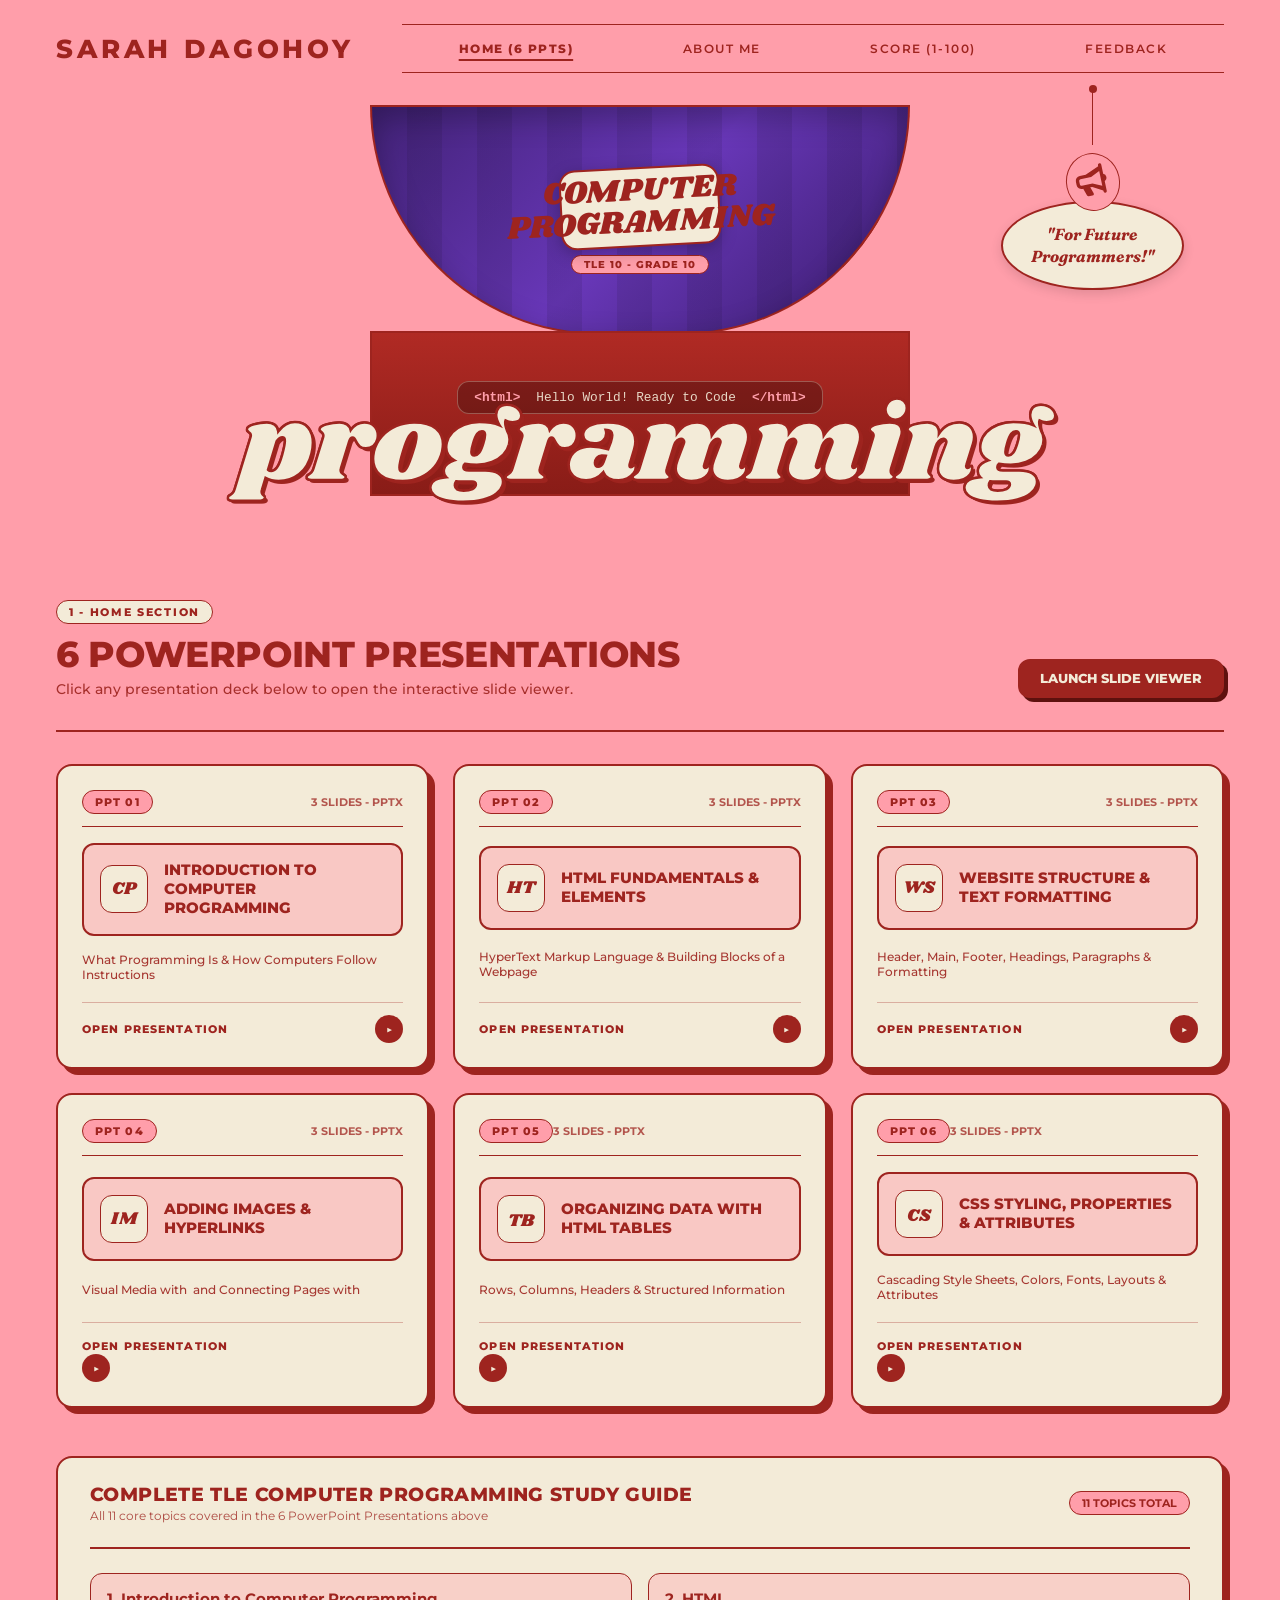
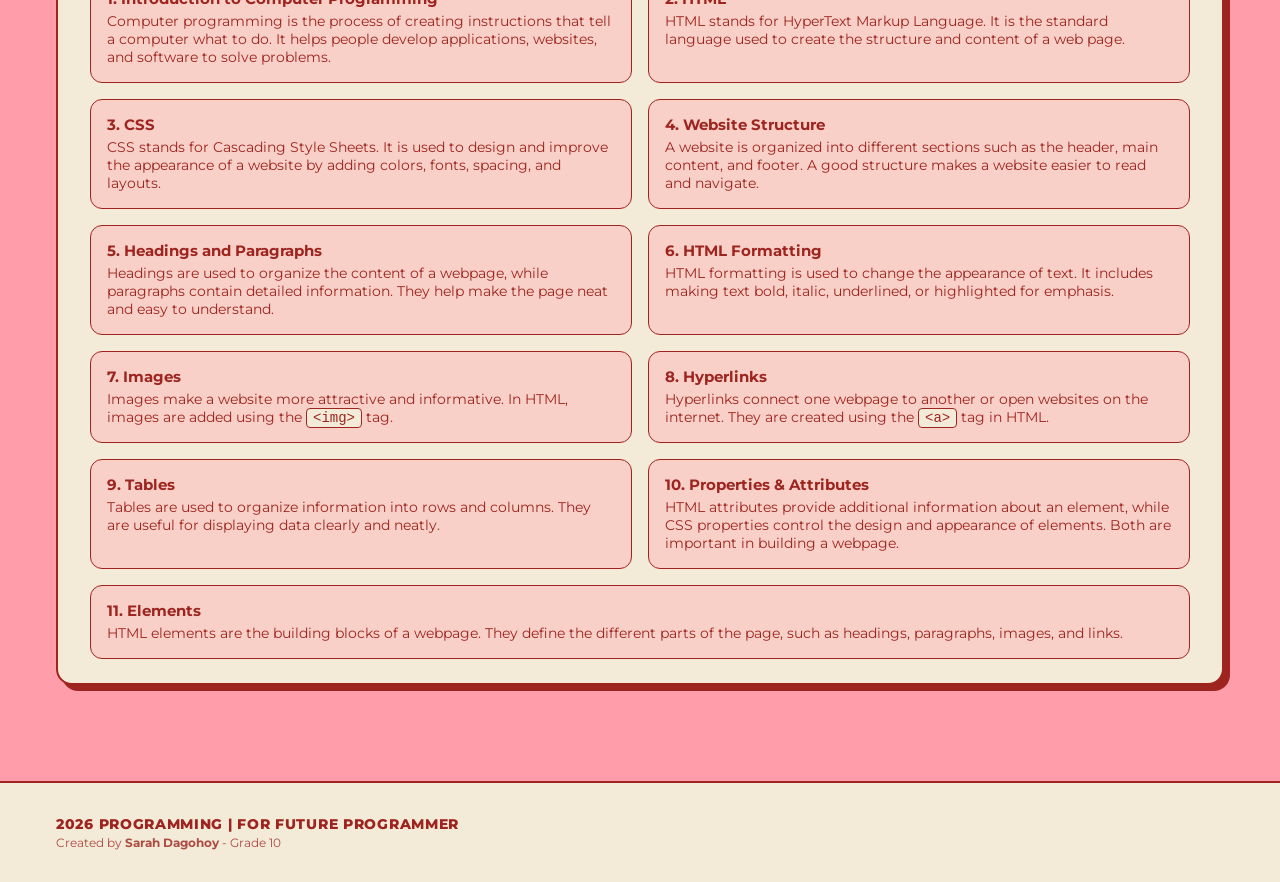
==== index.html @ e460e2d3 "RESIZED WIDTH HEADER" ====
<!DOCTYPE html>
<html lang="en">
<head>
    <meta charset="UTF-8">
    <meta name="viewport" content="width=device-width, initial-scale=1.0">
    <title>TLE Computer Programming | Sarah Dagohoy</title>
    <link rel="preconnect" href="https://fonts.googleapis.com">
    <link rel="preconnect" href="https://fonts.gstatic.com" crossorigin>
    <link href="https://fonts.googleapis.com/css2?family=Fraunces:ital,opsz,wght@1,9..144,800;1,9..144,900&family=Montserrat:wght@500;600;700;800&family=Shrikhand&display=swap" rel="stylesheet">
    <link rel="stylesheet" href="css/style.css">
</head>
<body>

    <!-- ================= HEADER ================= -->
    <header>
        <div class="header-inner">
            <a href="index.html" class="site-brand">Sarah Dagohoy</a>
            <nav class="site-nav editorial-border-y">
                <a href="index.html" class="nav-link active">Home (6 PPTs)</a>
                <a href="pages/about.html" class="nav-link">About Me</a>
                <a href="pages/score.html" class="nav-link">Score (1-100)</a>
                <a href="pages/feedback.html" class="nav-link">Feedback</a>
            </nav>
        </div>
    </header>

    <!-- ================= HERO BANNER ================= -->
    <section class="hero-banner">
        <div class="hero-inner">

            <!-- Geometric Split Cutout Illustration -->
            <div class="cutout-stage">
                <!-- Upper Half-Circle -->
                <div class="upper-semicircle" style="display:flex;flex-direction:column;align-items:center;justify-content:center;padding:16px;">
                    <div style="position:absolute;inset:0;opacity:0.25;background:repeating-linear-gradient(90deg,transparent,transparent 35px,rgba(0,0,0,0.35) 35px,rgba(0,0,0,0.35) 70px);"></div>
                    <div style="position:relative;z-index:10;display:flex;flex-direction:column;align-items:center;text-align:center;">
                        <div style="width:160px;height:80px;border-radius:16px;background-color:#f3ebd8;border:2px solid #9e241f;box-shadow:0 4px 16px rgba(0,0,0,0.25);display:flex;align-items:center;justify-content:center;margin-bottom:8px;transform:rotate(-3deg);">
                            <span style="font-family:'Shrikhand',cursive;font-size:2rem;color:#9e241f;line-height:1;">COMPUTER PROGRAMMING</span>
                        </div>
                        <span style="padding:2px 12px;border-radius:999px;background-color:#ff9eaa;color:#9e241f;border:1px solid #9e241f;font-size:0.65rem;font-weight:800;letter-spacing:0.1em;text-transform:uppercase;">
                            TLE 10 - Grade 10
                        </span>
                    </div>
                </div>
                <!-- Lower Rectangular Cutout -->
                <div class="lower-rect-cutout" style="display:flex;align-items:center;justify-content:center;padding:0 24px;">
                    <div style="display:flex;align-items:center;gap:16px;color:rgba(243,235,216,0.9);font-family:'Courier New',monospace;font-size:0.8rem;background-color:rgba(0,0,0,0.25);padding:8px 16px;border-radius:12px;border:1px solid rgba(243,235,216,0.3);margin-top:-32px;">
                        <span style="color:#ff9eaa;font-weight:700;">&lt;html&gt;</span>
                        <span>Hello World! Ready to Code</span>
                        <span style="color:#ff9eaa;font-weight:700;">&lt;/html&gt;</span>
                    </div>
                </div>
            </div>

            <!-- Callout Bubble -->
            <div class="callout-block">
                <div class="callout-line"><div class="callout-dot"></div></div>
                <div class="megaphone-wrap">
                    <svg style="width:40px;height:40px;color:#9e241f;" viewBox="0 0 24 24" fill="currentColor">
                        <path d="M18 3a1 1 0 0 0-1 1v.58L8.6 8H5a3 3 0 0 0-3 3v2a3 3 0 0 0 3 3h.4l1.45 4.32A1 1 0 0 0 7.8 21h2.2a1 1 0 0 0 .95-1.31L9.72 16H11l6 3.42V20a1 1 0 0 0 2 0V4a1 1 0 0 0-1-1zm-1 13.52L11.52 14H5a1 1 0 0 1-1-1v-2a1 1 0 0 1 1-1h6.52L17 7.48v9.04zM20.5 12a2.5 2.5 0 0 0-1.5-2.3v4.6a2.5 2.5 0 0 0 1.5-2.3z"/>
                    </svg>
                </div>
                <div class="callout-bubble">
                    <p class="callout-text serif-quote">"For Future<br>Programmers!"</p>
                </div>
            </div>

            <!-- Oversized Script Wordmark -->
            <div class="wordmark-wrap">
                <span class="lunilae-script wordmark">programming</span>
            </div>

        </div>
    </section>

    <!-- ================= HOME: 6 PPT CARDS ================= -->
    <section class="home-section">
        <div class="section-header-row">
            <div>
                <span class="section-badge">1 - Home Section</span>
                <h2 class="section-h2">6 PowerPoint Presentations</h2>
                <p class="section-sub">Click any presentation deck below to open the interactive slide viewer.</p>
            </div>
            <div>
                <button onclick="openSlideDeck(0)" class="retro-btn" style="padding:10px 20px;border-radius:12px;font-size:0.8rem;">
                    Launch Slide Viewer
                </button>
            </div>
        </div>

        <!-- PPT Cards dynamically rendered -->
        <div id="ppt-cards-grid" class="ppt-grid"></div>

        <!-- Study Guide -->
        <div class="study-guide-card">
            <div class="study-guide-header">
                <div>
                    <h3 class="study-guide-h3">Complete TLE Computer Programming Study Guide</h3>
                    <p class="study-guide-sub">All 11 core topics covered in the 6 PowerPoint Presentations above</p>
                </div>
                <span class="topics-badge">11 Topics Total</span>
            </div>

            <ul class="topics-grid" style="list-style:none;">
                <li class="topic-item">
                    <strong class="topic-name">1. Introduction to Computer Programming</strong>
                    Computer programming is the process of creating instructions that tell a computer what to do. It helps people develop applications, websites, and software to solve problems.
                </li>
                <li class="topic-item">
                    <strong class="topic-name">2. HTML</strong>
                    HTML stands for HyperText Markup Language. It is the standard language used to create the structure and content of a web page.
                </li>
                <li class="topic-item">
                    <strong class="topic-name">3. CSS</strong>
                    CSS stands for Cascading Style Sheets. It is used to design and improve the appearance of a website by adding colors, fonts, spacing, and layouts.
                </li>
                <li class="topic-item">
                    <strong class="topic-name">4. Website Structure</strong>
                    A website is organized into different sections such as the header, main content, and footer. A good structure makes a website easier to read and navigate.
                </li>
                <li class="topic-item">
                    <strong class="topic-name">5. Headings and Paragraphs</strong>
                    Headings are used to organize the content of a webpage, while paragraphs contain detailed information. They help make the page neat and easy to understand.
                </li>
                <li class="topic-item">
                    <strong class="topic-name">6. HTML Formatting</strong>
                    HTML formatting is used to change the appearance of text. It includes making text bold, italic, underlined, or highlighted for emphasis.
                </li>
                <li class="topic-item">
                    <strong class="topic-name">7. Images</strong>
                    Images make a website more attractive and informative. In HTML, images are added using the <code style="background:#f3ebd8;padding:1px 6px;border-radius:4px;border:1px solid #9e241f;font-family:monospace;">&lt;img&gt;</code> tag.
                </li>
                <li class="topic-item">
                    <strong class="topic-name">8. Hyperlinks</strong>
                    Hyperlinks connect one webpage to another or open websites on the internet. They are created using the <code style="background:#f3ebd8;padding:1px 6px;border-radius:4px;border:1px solid #9e241f;font-family:monospace;">&lt;a&gt;</code> tag in HTML.
                </li>
                <li class="topic-item">
                    <strong class="topic-name">9. Tables</strong>
                    Tables are used to organize information into rows and columns. They are useful for displaying data clearly and neatly.
                </li>
                <li class="topic-item">
                    <strong class="topic-name">10. Properties &amp; Attributes</strong>
                    HTML attributes provide additional information about an element, while CSS properties control the design and appearance of elements. Both are important in building a webpage.
                </li>
                <li class="topic-item span-2">
                    <strong class="topic-name">11. Elements</strong>
                    HTML elements are the building blocks of a webpage. They define the different parts of the page, such as headings, paragraphs, images, and links.
                </li>
            </ul>
        </div>
    </section>

    <!-- ================= FOOTER ================= -->
    <footer>
        <div class="footer-inner">
            <div>
                <p class="footer-title">2026 Programming | For Future Programmer</p>
                <p class="footer-sub">Created by <strong>Sarah Dagohoy</strong> - Grade 10</p>
            </div>
        </div>
    </footer>

    <!-- ================= SLIDE MODAL ================= -->
    <div id="ppt-modal" class="modal-overlay">
        <div class="modal-box">
            <div class="modal-topbar">
                <span id="ppt-modal-deck-title" class="modal-title">PPT 1: Introduction to Computer Programming</span>
                <button onclick="closeSlideDeck()" class="modal-close-btn">Close</button>
            </div>
            <div class="modal-stage">
                <div class="slide-ribbon">
                    <span id="ppt-slide-badge" class="slide-badge">Slide 1 of 3</span>
                    <span class="slide-author">TLE 10 - Sarah Dagohoy</span>
                </div>
                <div class="slide-main">
                    <h3 id="ppt-slide-heading" class="slide-heading">Slide Heading</h3>
                    <div id="ppt-slide-bullets" class="slide-bullets"></div>
                    <pre id="ppt-slide-code-box" class="slide-code-box"></pre>
                </div>
                <div class="slide-footer">
                    <div class="slide-nav-btns">
                        <button onclick="prevSlide()" class="slide-prev-btn">Prev Slide</button>
                        <button onclick="nextSlide()" class="slide-next-btn">Next Slide</button>
                    </div>
                    <div class="deck-switcher">
                        <span class="deck-label">Deck:</span>
                        <button onclick="openSlideDeck(0)" class="deck-dot" id="deck-dot-0">1</button>
                        <button onclick="openSlideDeck(1)" class="deck-dot" id="deck-dot-1">2</button>
                        <button onclick="openSlideDeck(2)" class="deck-dot" id="deck-dot-2">3</button>
                        <button onclick="openSlideDeck(3)" class="deck-dot" id="deck-dot-3">4</button>
                        <button onclick="openSlideDeck(4)" class="deck-dot" id="deck-dot-4">5</button>
                        <button onclick="openSlideDeck(5)" class="deck-dot" id="deck-dot-5">6</button>
                    </div>
                </div>
            </div>
        </div>
    </div>

    <!-- ================= SCRIPTS ================= -->
    <script src="js/slides.js"></script>
    <script>renderPptCards(); initSlideModal();</script>

</body>
</html>
---- css/style.css ----
/* =============================================
   style.css
   TLE Computer Programming - Sarah Dagohoy
   Retro Editorial Theme (Pink / Cream / Crimson)
   ============================================= */

@import url('https://fonts.googleapis.com/css2?family=Fraunces:ital,opsz,wght@1,9..144,800;1,9..144,900&family=Montserrat:wght@500;600;700;800&family=Shrikhand&display=swap');

/* ---- CSS Variables ---- */
:root {
    --pink-bg:     #ff9eaa;
    --cream-bg:    #f3ebd8;
    --crimson:     #9e241f;
    --crimson-dark:#7d1915;
}

/* ---- Reset & Base ---- */
*, *::before, *::after {
    box-sizing: border-box;
    margin: 0;
    padding: 0;
}

html {
    scroll-behavior: smooth;
}

body {
    background-color: var(--pink-bg);
    color: var(--crimson);
    font-family: 'Montserrat', sans-serif;
    overflow-x: hidden;
    min-height: 100vh;
    display: flex;
    flex-direction: column;
}

/* ---- Scrollbar ---- */
::-webkit-scrollbar { width: 8px; }
::-webkit-scrollbar-track { background: var(--cream-bg); }
::-webkit-scrollbar-thumb { background: var(--crimson); border-radius: 4px; }

/* ---- Editorial Borders ---- */
.editorial-border-y {
    border-top: 1.5px solid var(--crimson);
    border-bottom: 1.5px solid var(--crimson);
}

.editorial-border {
    border: 1.5px solid var(--crimson);
}

/* ---- Oversized Script Title ("programming") ---- */
.lunilae-script {
    font-family: 'Shrikhand', cursive;
    color: var(--cream-bg);
    -webkit-text-stroke: 2.5px var(--crimson);
    text-shadow:
        3px 3px 0px var(--crimson),
        -1px -1px 0px var(--crimson),
        1px -1px 0px var(--crimson),
        -1px 1px 0px var(--crimson);
    line-height: 0.88;
    letter-spacing: -0.02em;
}

/* ---- Serif Quote Font ---- */
.serif-quote {
    font-family: 'Fraunces', serif;
    font-style: italic;
}

/* ---- Geometric Cutout Illustration ---- */
.cutout-stage {
    position: relative;
    width: 100%;
    max-width: 540px;
    margin: 0 auto;
}

.upper-semicircle {
    width: 100%;
    height: 230px;
    background: linear-gradient(135deg, #422277 0%, #6837b8 50%, #381b69 100%);
    border-bottom-left-radius: 260px;
    border-bottom-right-radius: 260px;
    overflow: hidden;
    position: relative;
    border: 2px solid var(--crimson);
    box-shadow: inset 0 10px 30px rgba(0,0,0,0.25);
}

.lower-rect-cutout {
    width: 100%;
    height: 165px;
    background: linear-gradient(180deg, #b02a24 0%, #891c17 100%);
    margin-top: -4px;
    position: relative;
    overflow: hidden;
    border: 2px solid var(--crimson);
}

/* ---- Retro Card ---- */
.retro-card {
    background-color: var(--cream-bg);
    border: 2px solid var(--crimson);
    box-shadow: 6px 6px 0px var(--crimson);
    transition: all 0.2s ease;
}

.retro-card:hover {
    transform: translate(-2px, -2px);
    box-shadow: 9px 9px 0px var(--crimson);
}

/* ---- Retro Buttons ---- */
.retro-btn {
    background-color: var(--crimson);
    color: var(--cream-bg);
    border: 2px solid var(--crimson);
    box-shadow: 4px 4px 0px #5e110e;
    cursor: pointer;
    font-family: 'Montserrat', sans-serif;
    font-weight: 800;
    text-transform: uppercase;
    transition: all 0.15s ease;
}

.retro-btn:hover {
    transform: translate(-1px, -1px);
    box-shadow: 6px 6px 0px #5e110e;
}

.retro-btn:active {
    transform: translate(2px, 2px);
    box-shadow: 1px 1px 0px #5e110e;
}

.retro-btn-outline {
    background-color: var(--cream-bg);
    color: var(--crimson);
    border: 2px solid var(--crimson);
    box-shadow: 4px 4px 0px var(--crimson);
    cursor: pointer;
    font-family: 'Montserrat', sans-serif;
    font-weight: 800;
    text-transform: uppercase;
    transition: all 0.15s ease;
}

.retro-btn-outline:hover {
    background-color: #ffe8ec;
    transform: translate(-1px, -1px);
    box-shadow: 6px 6px 0px var(--crimson);
}

/* ---- Range Slider ---- */
input[type=range] {
    -webkit-appearance: none;
    appearance: none;
    width: 100%;
    background: transparent;
}

input[type=range]::-webkit-slider-runnable-track {
    width: 100%;
    height: 14px;
    cursor: pointer;
    background: var(--pink-bg);
    border-radius: 999px;
    border: 2px solid var(--crimson);
}

input[type=range]::-webkit-slider-thumb {
    height: 28px;
    width: 28px;
    border-radius: 50%;
    background: var(--crimson);
    border: 3px solid var(--cream-bg);
    cursor: pointer;
    -webkit-appearance: none;
    margin-top: -9px;
    box-shadow: 2px 2px 0px rgba(0,0,0,0.3);
}

/* ---- Nav Active State ---- */
.nav-link.active {
    font-weight: 800;
    text-decoration: underline;
    text-underline-offset: 6px;
    text-decoration-thickness: 2px;
}

/* ---- Header ---- */
header {
    padding: 24px 56px 8px;
    max-width: 1280px;
    margin: 0 auto;
    width: 100%;
}

.header-inner {
    display: flex;
    flex-direction: column;
    align-items: center;
    justify-content: space-between;
    gap: 16px;
}

@media (min-width: 768px) {
    .header-inner {
        flex-direction: row;
    }
}

.site-brand {
    font-size: 1.6rem;
    font-weight: 800;
    letter-spacing: 0.15em;
    text-transform: uppercase;
    color: var(--crimson);
    text-decoration: none;
}

.site-brand:hover {
    opacity: 0.8;
}

.site-nav {
    display: flex;
    flex-wrap: wrap;
    align-items: center;
    justify-content: space-around;
    gap: 12px;
    flex: 1;
    margin-left: 32px;
    padding: 12px 8px;
    font-size: 0.78rem;
    letter-spacing: 0.12em;
    text-transform: uppercase;
    font-weight: 600;
}

.site-nav a,
.site-nav button.nav-link {
    background: none;
    border: none;
    color: var(--crimson);
    text-decoration: none;
    font-family: 'Montserrat', sans-serif;
    font-size: 0.78rem;
    font-weight: 600;
    letter-spacing: 0.12em;
    text-transform: uppercase;
    cursor: pointer;
    padding: 4px 8px;
    transition: opacity 0.2s;
}

.site-nav a:hover,
.site-nav button.nav-link:hover {
    opacity: 0.75;
}

/* ---- Hero Banner ---- */
.hero-banner {
    position: relative;
    padding: 24px 16px 56px;
    max-width: 1152px;
    margin: 0 auto;
    width: 100%;
    user-select: none;
}

.hero-inner {
    position: relative;
    display: flex;
    flex-direction: column;
    align-items: center;
    justify-content: center;
}

/* ---- Megaphone Callout ---- */
.callout-block {
    display: flex;
    flex-direction: column;
    align-items: center;
    margin-top: 24px;
    z-index: 20;
}

@media (min-width: 768px) {
    .callout-block {
        position: absolute;
        right: 16px;
        top: 48px;
        margin-top: 0;
    }
}

.callout-line {
    display: none;
    width: 1.5px;
    height: 56px;
    background-color: var(--crimson);
    margin-top: -64px;
    margin-bottom: 8px;
    position: relative;
}

@media (min-width: 768px) {
    .callout-line { display: block; }
}

.callout-dot {
    width: 8px;
    height: 8px;
    border-radius: 50%;
    background-color: var(--crimson);
    position: absolute;
    top: -4px;
    left: -3px;
}

.megaphone-wrap {
    transform: rotate(-12deg);
    margin-bottom: -10px;
    z-index: 10;
    background-color: var(--pink-bg);
    padding: 6px;
    border-radius: 50%;
    border: 1px solid var(--crimson);
}

.callout-bubble {
    background-color: var(--cream-bg);
    border: 2px solid var(--crimson);
    border-radius: 50%;
    padding: 20px 28px;
    text-align: center;
    box-shadow: 0 4px 12px rgba(0,0,0,0.12);
    max-width: 230px;
}

.callout-text {
    font-family: 'Fraunces', serif;
    font-style: italic;
    font-size: 1rem;
    line-height: 1.4;
    color: var(--crimson);
    font-weight: 700;
}

/* ---- Wordmark ---- */
.wordmark-wrap {
    position: relative;
    z-index: 10;
    margin-top: -64px;
    text-align: center;
    width: 100%;
    padding: 0 8px;
}

@media (min-width: 640px) {
    .wordmark-wrap { margin-top: -96px; }
}

.wordmark {
    font-size: clamp(3rem, 12vw, 6.8rem);
    display: block;
}

/* ---- Section Badge & Header ---- */
.section-badge {
    display: inline-block;
    font-size: 0.7rem;
    font-weight: 800;
    text-transform: uppercase;
    letter-spacing: 0.15em;
    background-color: var(--cream-bg);
    border: 1px solid var(--crimson);
    border-radius: 999px;
    padding: 4px 12px;
}

/* ---- Home Section ---- */
.home-section {
    padding: 48px 56px;
    max-width: 1280px;
    margin: 0 auto;
    width: 100%;
}

.section-header-row {
    display: flex;
    flex-direction: column;
    gap: 16px;
    padding-bottom: 32px;
    margin-bottom: 32px;
    border-bottom: 2px solid var(--crimson);
}

@media (min-width: 768px) {
    .section-header-row {
        flex-direction: row;
        align-items: flex-end;
        justify-content: space-between;
    }
}

.section-h2 {
    font-size: clamp(1.5rem, 4vw, 2.25rem);
    font-weight: 800;
    text-transform: uppercase;
    letter-spacing: -0.01em;
    margin-top: 8px;
}

.section-sub {
    font-size: 0.875rem;
    font-weight: 500;
    opacity: 0.9;
    margin-top: 4px;
}

/* ---- PPT Cards Grid ---- */
.ppt-grid {
    display: grid;
    grid-template-columns: 1fr;
    gap: 24px;
}

@media (min-width: 768px) {
    .ppt-grid { grid-template-columns: 1fr 1fr; }
}

@media (min-width: 1024px) {
    .ppt-grid { grid-template-columns: 1fr 1fr 1fr; }
}

.ppt-card {
    background-color: var(--cream-bg);
    border: 2px solid var(--crimson);
    box-shadow: 6px 6px 0px var(--crimson);
    border-radius: 16px;
    padding: 24px;
    cursor: pointer;
    display: flex;
    flex-direction: column;
    justify-content: space-between;
    transition: all 0.2s ease;
}

.ppt-card:hover {
    transform: translate(-2px, -2px);
    box-shadow: 9px 9px 0px var(--crimson);
}

.ppt-card-top {
    display: flex;
    align-items: center;
    justify-content: space-between;
    padding-bottom: 12px;
    margin-bottom: 16px;
    border-bottom: 1px solid var(--crimson);
}

.ppt-number-badge {
    display: inline-block;
    background-color: var(--pink-bg);
    border: 1px solid var(--crimson);
    border-radius: 999px;
    padding: 4px 12px;
    font-size: 0.7rem;
    font-weight: 800;
    text-transform: uppercase;
    letter-spacing: 0.1em;
}

.ppt-slides-label {
    font-size: 0.7rem;
    font-weight: 700;
    text-transform: uppercase;
    opacity: 0.75;
}

.ppt-preview-box {
    display: flex;
    align-items: center;
    gap: 16px;
    background-color: rgba(255, 158, 170, 0.45);
    border: 2px solid var(--crimson);
    border-radius: 12px;
    padding: 16px;
    margin-bottom: 16px;
    transition: background-color 0.2s;
}

.ppt-card:hover .ppt-preview-box {
    background-color: var(--pink-bg);
}

.ppt-icon-box {
    width: 48px;
    height: 48px;
    border-radius: 12px;
    background-color: var(--cream-bg);
    border: 1px solid var(--crimson);
    display: flex;
    align-items: center;
    justify-content: center;
    font-size: 1.4rem;
    flex-shrink: 0;
}

.ppt-card-title {
    font-weight: 800;
    text-transform: uppercase;
    font-size: 0.92rem;
    line-height: 1.3;
}

.ppt-card-subtitle {
    font-size: 0.78rem;
    font-weight: 500;
    opacity: 0.9;
    margin-bottom: 20px;
}

.ppt-card-footer {
    display: flex;
    align-items: center;
    justify-content: space-between;
    padding-top: 12px;
    border-top: 1px solid rgba(158, 36, 31, 0.3);
}

.ppt-open-label {
    font-size: 0.7rem;
    font-weight: 800;
    text-transform: uppercase;
    letter-spacing: 0.1em;
}

.ppt-card:hover .ppt-open-label {
    text-decoration: underline;
}

.ppt-play-btn {
    width: 28px;
    height: 28px;
    border-radius: 50%;
    background-color: var(--crimson);
    color: var(--cream-bg);
    display: flex;
    align-items: center;
    justify-content: center;
    font-size: 0.7rem;
    font-weight: 700;
}

/* ---- Study Guide ---- */
.study-guide-card {
    margin-top: 48px;
    background-color: var(--cream-bg);
    border: 2px solid var(--crimson);
    box-shadow: 6px 6px 0px var(--crimson);
    border-radius: 16px;
    padding: 24px 32px;
}

.study-guide-header {
    display: flex;
    flex-direction: column;
    gap: 8px;
    padding-bottom: 24px;
    margin-bottom: 24px;
    border-bottom: 2px solid var(--crimson);
}

@media (min-width: 640px) {
    .study-guide-header {
        flex-direction: row;
        align-items: center;
        justify-content: space-between;
    }
}

.study-guide-h3 {
    font-size: 1.2rem;
    font-weight: 800;
    text-transform: uppercase;
    letter-spacing: 0.02em;
}

.study-guide-sub {
    font-size: 0.75rem;
    opacity: 0.8;
    margin-top: 2px;
}

.topics-badge {
    display: inline-block;
    font-size: 0.7rem;
    font-weight: 700;
    text-transform: uppercase;
    padding: 4px 12px;
    border-radius: 999px;
    background-color: var(--pink-bg);
    border: 1px solid var(--crimson);
    white-space: nowrap;
}

.topics-grid {
    display: grid;
    grid-template-columns: 1fr;
    gap: 16px;
    font-size: 0.875rem;
}

@media (min-width: 768px) {
    .topics-grid { grid-template-columns: 1fr 1fr; }
}

.topic-item {
    padding: 16px;
    border-radius: 12px;
    background-color: rgba(255, 158, 170, 0.35);
    border: 1px solid var(--crimson);
}

.topic-name {
    font-size: 0.93rem;
    font-weight: 700;
    display: block;
    margin-bottom: 4px;
}

.topic-item.span-2 {
    grid-column: 1 / -1;
}

/* ---- About Section (cream bg) ---- */
.about-section {
    background-color: var(--cream-bg);
    border-top: 2px solid var(--crimson);
    border-bottom: 2px solid var(--crimson);
    padding: 56px 56px;
}

.about-inner {
    max-width: 1280px;
    margin: 0 auto;
}

.about-grid {
    display: grid;
    grid-template-columns: 1fr;
    gap: 32px;
    align-items: start;
}

@media (min-width: 1024px) {
    .about-grid { grid-template-columns: 4fr 8fr; }
}

.about-left-label {
    font-size: 0.7rem;
    font-weight: 800;
    text-transform: uppercase;
    letter-spacing: 0.15em;
    background-color: var(--pink-bg);
    border: 1px solid var(--crimson);
    border-radius: 999px;
    padding: 4px 12px;
    display: inline-block;
}

.about-left-h2 {
    font-size: clamp(1.5rem, 4vw, 2.25rem);
    font-weight: 800;
    text-transform: uppercase;
    letter-spacing: 0.06em;
    margin-top: 12px;
}

.about-left-sub {
    font-size: 0.7rem;
    text-transform: uppercase;
    letter-spacing: 0.15em;
    opacity: 0.75;
    margin-top: 8px;
}

.about-headline {
    font-size: clamp(1.2rem, 3vw, 2rem);
    font-weight: 800;
    text-transform: uppercase;
    letter-spacing: 0.04em;
    line-height: 1.25;
    margin-bottom: 24px;
}

.profile-card {
    background-color: var(--pink-bg);
    border: 2px solid var(--crimson);
    border-radius: 16px;
    padding: 24px 32px;
    box-shadow: 6px 6px 0px var(--crimson);
}

.profile-card-inner {
    display: flex;
    flex-direction: column;
    align-items: center;
    gap: 24px;
}

@media (min-width: 640px) {
    .profile-card-inner {
        flex-direction: row;
        align-items: flex-start;
    }
}

.avatar-circle {
    width: 112px;
    height: 112px;
    border-radius: 50%;
    background-color: var(--cream-bg);
    border: 2px solid var(--crimson);
    display: flex;
    flex-direction: column;
    align-items: center;
    justify-content: center;
    flex-shrink: 0;
    box-shadow: 0 4px 12px rgba(0,0,0,0.15);
    font-size: 0.6rem;
    font-weight: 800;
    text-transform: uppercase;
    letter-spacing: -0.03em;
    gap: 4px;
}

.avatar-initials {
    font-family: 'Shrikhand', cursive;
    font-size: 1.8rem;
    color: var(--crimson);
    line-height: 1;
}

.avatar-grade {
    font-size: 0.55rem;
    font-weight: 800;
    text-transform: uppercase;
    letter-spacing: -0.02em;
}

.profile-fields {
    flex: 1;
    display: flex;
    flex-direction: column;
    gap: 16px;
    width: 100%;
    text-align: center;
}

@media (min-width: 640px) {
    .profile-fields { text-align: left; }
}

.profile-field {
    background-color: var(--cream-bg);
    padding: 16px;
    border-radius: 12px;
    border: 1px solid var(--crimson);
}

.field-label {
    font-size: 0.65rem;
    font-weight: 700;
    text-transform: uppercase;
    letter-spacing: 0.15em;
    opacity: 0.7;
    display: block;
    margin-bottom: 4px;
}

.field-value {
    font-size: 1rem;
    font-weight: 800;
}

.fields-row {
    display: grid;
    grid-template-columns: 1fr;
    gap: 16px;
}

@media (min-width: 640px) {
    .fields-row { grid-template-columns: 1fr 1fr; }
}

/* ---- Score Section ---- */
.score-section {
    padding: 56px;
    max-width: 1152px;
    margin: 0 auto;
    width: 100%;
}

.score-card {
    background-color: var(--cream-bg);
    border: 2px solid var(--crimson);
    box-shadow: 6px 6px 0px var(--crimson);
    border-radius: 16px;
    padding: 24px 40px;
}

.score-top {
    display: flex;
    flex-direction: column;
    gap: 16px;
    padding-bottom: 24px;
    margin-bottom: 24px;
    border-bottom: 2px solid var(--crimson);
}

@media (min-width: 640px) {
    .score-top {
        flex-direction: row;
        align-items: center;
        justify-content: space-between;
    }
}

.score-range-pill {
    background-color: var(--pink-bg);
    border: 2px solid var(--crimson);
    border-radius: 12px;
    padding: 8px 16px;
    text-align: center;
    white-space: nowrap;
}

.score-body {
    display: grid;
    grid-template-columns: 1fr;
    gap: 32px;
    align-items: center;
}

@media (min-width: 768px) {
    .score-body { grid-template-columns: 7fr 5fr; }
}

.score-controls {
    display: flex;
    flex-direction: column;
    gap: 24px;
}

.score-label {
    display: block;
    font-size: 0.78rem;
    font-weight: 800;
    text-transform: uppercase;
    letter-spacing: 0.1em;
    margin-bottom: 8px;
}

.score-input-row {
    display: flex;
    align-items: center;
    gap: 16px;
}

.score-number-input {
    flex: 1;
    padding: 12px 16px;
    font-size: 1.2rem;
    font-weight: 800;
    border-radius: 12px;
    background-color: white;
    border: 2px solid var(--crimson);
    color: var(--crimson);
    font-family: 'Montserrat', sans-serif;
    outline: none;
}

.score-number-input:focus {
    box-shadow: 0 0 0 3px rgba(158, 36, 31, 0.2);
}

.slider-labels {
    display: flex;
    justify-content: space-between;
    font-size: 0.7rem;
    font-weight: 700;
    text-transform: uppercase;
    margin-bottom: 8px;
}

.quick-picks {
    display: flex;
    flex-wrap: wrap;
    align-items: center;
    gap: 8px;
    padding-top: 4px;
}

.quick-pick-label {
    font-size: 0.7rem;
    font-weight: 700;
    text-transform: uppercase;
    margin-right: 4px;
}

.quick-pick-btn {
    background-color: var(--pink-bg);
    border: 1px solid var(--crimson);
    border-radius: 8px;
    color: var(--crimson);
    font-size: 0.7rem;
    font-weight: 700;
    padding: 4px 12px;
    cursor: pointer;
    font-family: 'Montserrat', sans-serif;
    transition: all 0.15s;
}

.quick-pick-btn:hover {
    background-color: var(--crimson);
    color: var(--cream-bg);
}

.score-display {
    display: flex;
    flex-direction: column;
    align-items: center;
    justify-content: center;
    background-color: var(--pink-bg);
    border: 2px solid var(--crimson);
    border-radius: 16px;
    padding: 24px;
    text-align: center;
    box-shadow: inset 0 2px 12px rgba(0,0,0,0.07);
}

.score-current-label {
    font-size: 0.7rem;
    font-weight: 800;
    text-transform: uppercase;
    letter-spacing: 0.15em;
}

.score-big-num {
    font-size: 4.5rem;
    font-weight: 900;
    line-height: 1;
    margin: 8px 0 4px;
}

.score-denom {
    font-size: 1.5rem;
    font-weight: 700;
    opacity: 0.8;
}

.score-remark-badge {
    display: inline-block;
    background-color: var(--cream-bg);
    border: 1px solid var(--crimson);
    border-radius: 999px;
    padding: 4px 16px;
    font-size: 0.7rem;
    font-weight: 800;
    text-transform: uppercase;
    letter-spacing: 0.06em;
    margin-top: 8px;
}

.score-saved-toast {
    display: none;
    margin-top: 12px;
    background-color: var(--crimson);
    color: var(--cream-bg);
    border-radius: 8px;
    padding: 4px 12px;
    font-size: 0.7rem;
    font-weight: 700;
}

/* ---- Feedback Section ---- */
.feedback-section {
    padding: 48px 56px;
    max-width: 1152px;
    margin: 0 auto;
    width: 100%;
}

.feedback-card {
    background-color: var(--cream-bg);
    border: 2px solid var(--crimson);
    box-shadow: 6px 6px 0px var(--crimson);
    border-radius: 16px;
    padding: 24px 40px;
}

.feedback-top {
    display: flex;
    flex-direction: column;
    gap: 16px;
    padding-bottom: 24px;
    margin-bottom: 24px;
    border-bottom: 2px solid var(--crimson);
}

@media (min-width: 640px) {
    .feedback-top {
        flex-direction: row;
        align-items: center;
        justify-content: space-between;
    }
}

.storage-badge {
    font-size: 0.7rem;
    font-weight: 700;
    text-transform: uppercase;
    padding: 6px 12px;
    border-radius: 999px;
    background-color: var(--pink-bg);
    border: 1px solid var(--crimson);
    white-space: nowrap;
    align-self: flex-start;
}

.feedback-form {
    display: flex;
    flex-direction: column;
    gap: 16px;
}

.form-row-2 {
    display: grid;
    grid-template-columns: 1fr;
    gap: 16px;
}

@media (min-width: 640px) {
    .form-row-2 { grid-template-columns: 2fr 1fr; }
}

.form-label {
    display: block;
    font-size: 0.7rem;
    font-weight: 800;
    text-transform: uppercase;
    letter-spacing: 0.1em;
    margin-bottom: 4px;
}

.form-input,
.form-textarea {
    width: 100%;
    padding: 12px 16px;
    border-radius: 12px;
    background-color: white;
    border: 2px solid var(--crimson);
    font-family: 'Montserrat', sans-serif;
    font-weight: 500;
    font-size: 0.9rem;
    color: var(--crimson);
    outline: none;
    transition: box-shadow 0.2s;
}

.form-input:focus,
.form-textarea:focus {
    box-shadow: 0 0 0 3px rgba(158, 36, 31, 0.2);
}

.form-textarea {
    resize: vertical;
    min-height: 100px;
}

.form-actions {
    display: flex;
    flex-wrap: wrap;
    align-items: center;
    justify-content: space-between;
    gap: 16px;
    padding-top: 8px;
}

.feedback-toast {
    display: none;
    font-size: 0.75rem;
    font-weight: 800;
    color: var(--crimson);
}

/* ---- Feedback List ---- */
.feedback-list-section {
    margin-top: 40px;
    padding-top: 24px;
    border-top: 2px solid var(--crimson);
}

.feedback-list-header {
    display: flex;
    align-items: center;
    justify-content: space-between;
    margin-bottom: 16px;
}

.feedback-list-title {
    font-size: 1rem;
    font-weight: 800;
    text-transform: uppercase;
    letter-spacing: 0.06em;
}

.feedback-list-sub {
    font-size: 0.7rem;
    font-weight: 600;
    opacity: 0.75;
}

.feedback-list-scroll {
    display: flex;
    flex-direction: column;
    gap: 12px;
    max-height: 384px;
    overflow-y: auto;
    padding-right: 4px;
}

.feedback-item {
    padding: 16px;
    border-radius: 12px;
    background-color: rgba(255, 158, 170, 0.35);
    border: 2px solid var(--crimson);
    display: flex;
    flex-direction: column;
    gap: 6px;
}

.feedback-item-top {
    display: flex;
    flex-wrap: wrap;
    align-items: center;
    justify-content: space-between;
    gap: 8px;
}

.feedback-item-name {
    font-weight: 800;
    font-size: 0.9rem;
}

.feedback-score-badge {
    background-color: var(--crimson);
    color: var(--cream-bg);
    border-radius: 999px;
    padding: 2px 10px;
    font-size: 0.7rem;
    font-weight: 800;
}

.feedback-item-date {
    font-size: 0.65rem;
    font-weight: 600;
    opacity: 0.75;
}

.feedback-item-msg {
    font-size: 0.875rem;
    font-weight: 500;
    line-height: 1.6;
}

/* ---- Slide Modal ---- */
.modal-overlay {
    position: fixed;
    inset: 0;
    z-index: 50;
    background-color: rgba(0,0,0,0.6);
    backdrop-filter: blur(4px);
    display: none;
    align-items: center;
    justify-content: center;
    padding: 12px;
}

@media (min-width: 640px) {
    .modal-overlay { padding: 24px; }
}

.modal-overlay.open {
    display: flex;
}

.modal-box {
    background-color: var(--cream-bg);
    border: 2px solid var(--crimson);
    box-shadow: 6px 6px 0px var(--crimson);
    border-radius: 16px;
    overflow: hidden;
    display: flex;
    flex-direction: column;
    width: 100%;
    max-width: 896px;
    max-height: 92vh;
}

.modal-topbar {
    background-color: var(--crimson);
    color: var(--cream-bg);
    padding: 14px 20px;
    display: flex;
    align-items: center;
    justify-content: space-between;
    flex-shrink: 0;
}

.modal-title {
    font-weight: 800;
    text-transform: uppercase;
    letter-spacing: 0.08em;
    font-size: 0.8rem;
}

@media (min-width: 640px) {
    .modal-title { font-size: 0.875rem; }
}

.modal-close-btn {
    background-color: var(--cream-bg);
    color: var(--crimson);
    border: none;
    border-radius: 8px;
    padding: 4px 12px;
    font-weight: 800;
    font-size: 0.7rem;
    text-transform: uppercase;
    cursor: pointer;
    font-family: 'Montserrat', sans-serif;
    transition: opacity 0.2s;
}

.modal-close-btn:hover { opacity: 0.85; }

.modal-stage {
    padding: 24px 40px;
    background-color: var(--cream-bg);
    flex: 1;
    overflow-y: auto;
    display: flex;
    flex-direction: column;
    justify-content: space-between;
    min-height: 340px;
    position: relative;
}

.slide-ribbon {
    display: flex;
    align-items: center;
    justify-content: space-between;
    border-bottom: 2px solid var(--crimson);
    padding-bottom: 12px;
    margin-bottom: 24px;
}

.slide-badge {
    display: inline-block;
    background-color: var(--pink-bg);
    border: 1px solid var(--crimson);
    border-radius: 999px;
    padding: 4px 12px;
    font-size: 0.7rem;
    font-weight: 800;
    text-transform: uppercase;
    letter-spacing: 0.1em;
}

.slide-author {
    font-size: 0.7rem;
    font-weight: 700;
    text-transform: uppercase;
    opacity: 0.7;
}

.slide-main {
    flex: 1;
    padding: 8px 0;
}

.slide-heading {
    font-size: clamp(1.3rem, 4vw, 2.25rem);
    font-weight: 800;
    text-transform: uppercase;
    letter-spacing: -0.01em;
    margin-bottom: 16px;
    color: var(--crimson);
}

.slide-bullets {
    display: flex;
    flex-direction: column;
    gap: 12px;
    font-size: 0.93rem;
    font-weight: 500;
    line-height: 1.6;
}

.slide-code-box {
    margin-top: 24px;
    padding: 16px;
    border-radius: 12px;
    background-color: #2b192e;
    color: #ff9eaa;
    font-family: 'Courier New', Courier, monospace;
    font-size: 0.78rem;
    overflow-x: auto;
    border: 2px solid var(--crimson);
    white-space: pre-wrap;
    word-break: break-word;
}

@media (min-width: 640px) {
    .slide-code-box { font-size: 0.875rem; }
}

.slide-footer {
    margin-top: 32px;
    padding-top: 16px;
    border-top: 1px solid rgba(158, 36, 31, 0.4);
    display: flex;
    flex-wrap: wrap;
    align-items: center;
    justify-content: space-between;
    gap: 16px;
}

.slide-nav-btns {
    display: flex;
    align-items: center;
    gap: 8px;
}

.slide-prev-btn {
    background-color: var(--cream-bg);
    color: var(--crimson);
    border: 2px solid var(--crimson);
    box-shadow: 4px 4px 0px var(--crimson);
    border-radius: 12px;
    padding: 8px 16px;
    font-family: 'Montserrat', sans-serif;
    font-size: 0.7rem;
    font-weight: 800;
    text-transform: uppercase;
    cursor: pointer;
    transition: all 0.15s;
}

.slide-prev-btn:hover {
    background-color: #ffe8ec;
    transform: translate(-1px, -1px);
    box-shadow: 6px 6px 0px var(--crimson);
}

.slide-next-btn {
    background-color: var(--crimson);
    color: var(--cream-bg);
    border: 2px solid var(--crimson);
    box-shadow: 4px 4px 0px #5e110e;
    border-radius: 12px;
    padding: 8px 20px;
    font-family: 'Montserrat', sans-serif;
    font-size: 0.7rem;
    font-weight: 800;
    text-transform: uppercase;
    cursor: pointer;
    transition: all 0.15s;
}

.slide-next-btn:hover {
    transform: translate(-1px, -1px);
    box-shadow: 6px 6px 0px #5e110e;
}

.deck-switcher {
    display: flex;
    align-items: center;
    gap: 6px;
}

.deck-label {
    font-size: 0.7rem;
    font-weight: 700;
    text-transform: uppercase;
    margin-right: 4px;
}

.deck-dot {
    width: 28px;
    height: 28px;
    border-radius: 8px;
    border: 1px solid var(--crimson);
    font-size: 0.7rem;
    font-weight: 700;
    cursor: pointer;
    font-family: 'Montserrat', sans-serif;
    transition: all 0.15s;
}

.deck-dot:hover {
    background-color: var(--crimson);
    color: var(--cream-bg);
}

.deck-dot.active {
    background-color: var(--crimson);
    color: var(--cream-bg);
    font-weight: 800;
}

/* ---- Footer ---- */
footer {
    background-color: var(--cream-bg);
    border-top: 2px solid var(--crimson);
    padding: 32px 56px;
    margin-top: 48px;
}

.footer-inner {
    max-width: 1280px;
    margin: 0 auto;
    display: flex;
    flex-direction: column;
    align-items: center;
    gap: 16px;
    text-align: center;
}

@media (min-width: 640px) {
    .footer-inner {
        flex-direction: row;
        justify-content: space-between;
        text-align: left;
    }
}

.footer-title {
    font-weight: 800;
    text-transform: uppercase;
    letter-spacing: 0.05em;
    font-size: 0.875rem;
}

.footer-sub {
    font-size: 0.75rem;
    opacity: 0.8;
    margin-top: 2px;
}

/* ---- Utility ---- */
.hidden { display: none !important; }

@media (max-width: 640px) {
    header, .home-section, .about-section,
    .score-section, .feedback-section, footer {
        padding-left: 20px;
        padding-right: 20px;
    }
    .score-card, .feedback-card, .study-guide-card {
        padding: 20px 18px;
    }
}
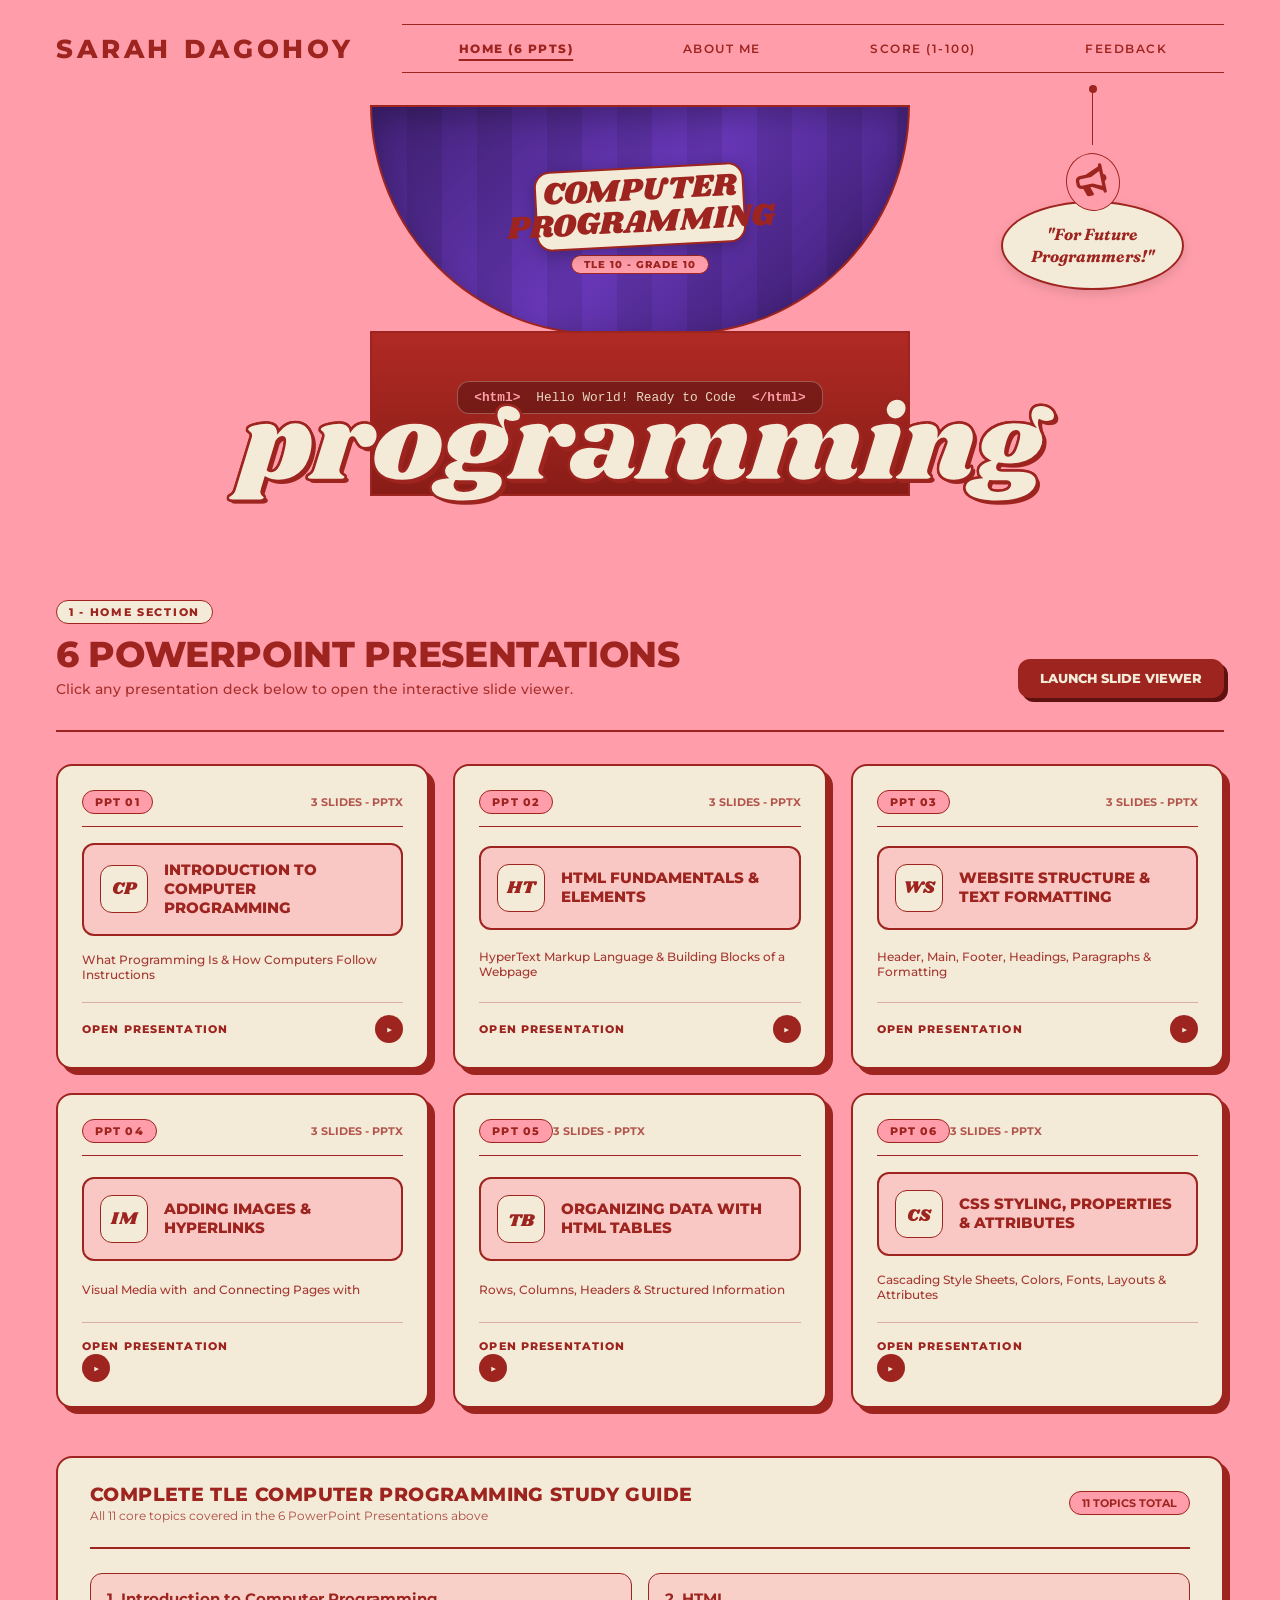
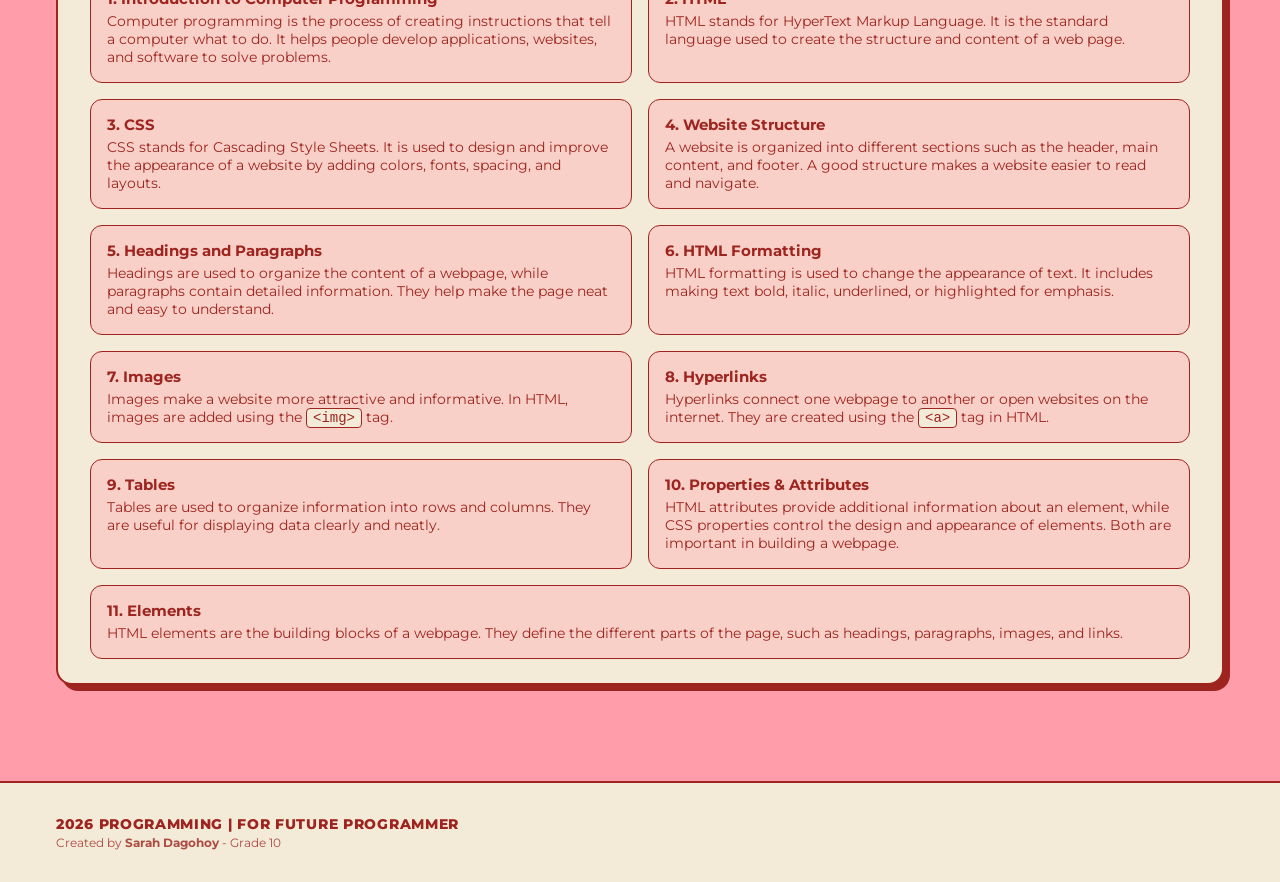
==== commit 91b0ba09: "Resize" ====
--- a/index.html
+++ b/index.html
@@ -34,7 +34,7 @@
                 <div class="upper-semicircle" style="display:flex;flex-direction:column;align-items:center;justify-content:center;padding:16px;">
                     <div style="position:absolute;inset:0;opacity:0.25;background:repeating-linear-gradient(90deg,transparent,transparent 35px,rgba(0,0,0,0.35) 35px,rgba(0,0,0,0.35) 70px);"></div>
                     <div style="position:relative;z-index:10;display:flex;flex-direction:column;align-items:center;text-align:center;">
-                        <div style="width:160px;height:80px;border-radius:16px;background-color:#f3ebd8;border:2px solid #9e241f;box-shadow:0 4px 16px rgba(0,0,0,0.25);display:flex;align-items:center;justify-content:center;margin-bottom:8px;transform:rotate(-3deg);">
+                        <div style="width:210px;height:80px;border-radius:16px;background-color:#f3ebd8;border:2px solid #9e241f;box-shadow:0 4px 16px rgba(0,0,0,0.25);display:flex;align-items:center;justify-content:center;margin-bottom:8px;transform:rotate(-3deg);">
                             <span style="font-family:'Shrikhand',cursive;font-size:2rem;color:#9e241f;line-height:1;">COMPUTER PROGRAMMING</span>
                         </div>
                         <span style="padding:2px 12px;border-radius:999px;background-color:#ff9eaa;color:#9e241f;border:1px solid #9e241f;font-size:0.65rem;font-weight:800;letter-spacing:0.1em;text-transform:uppercase;">
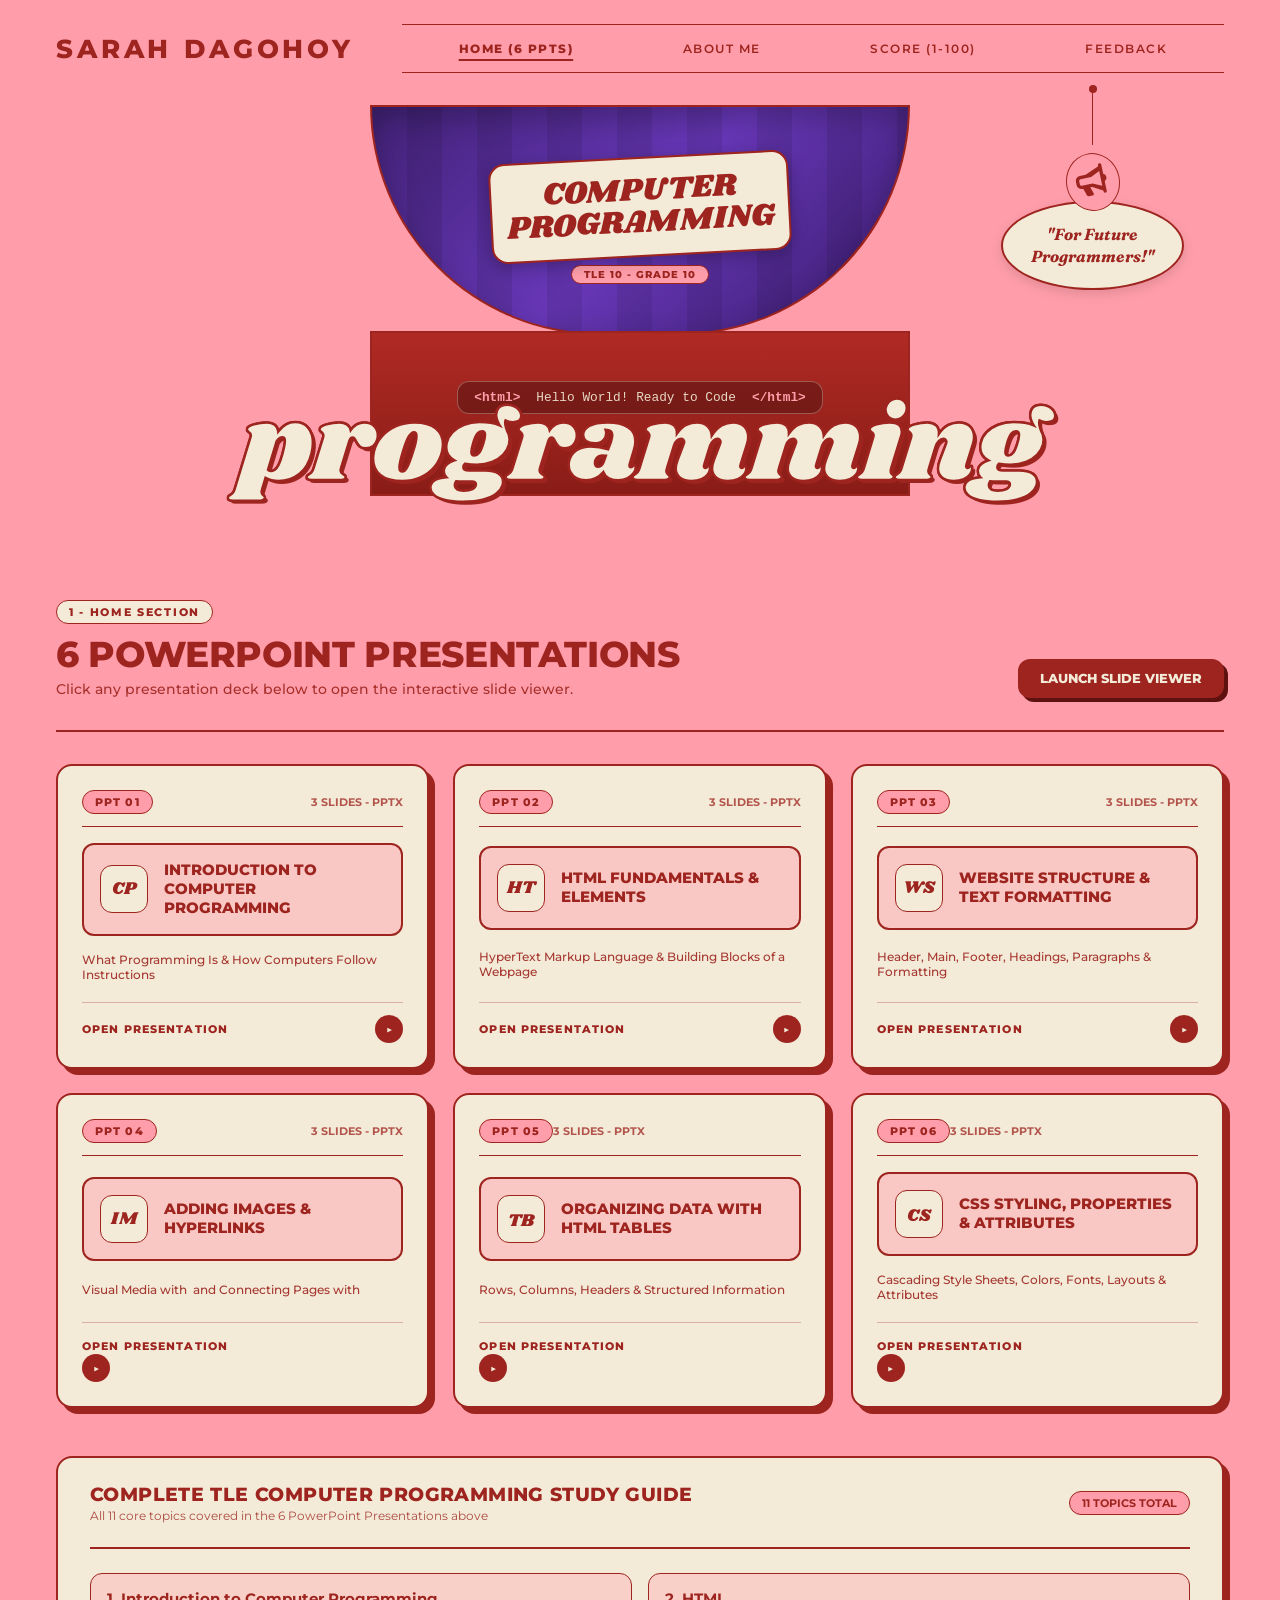
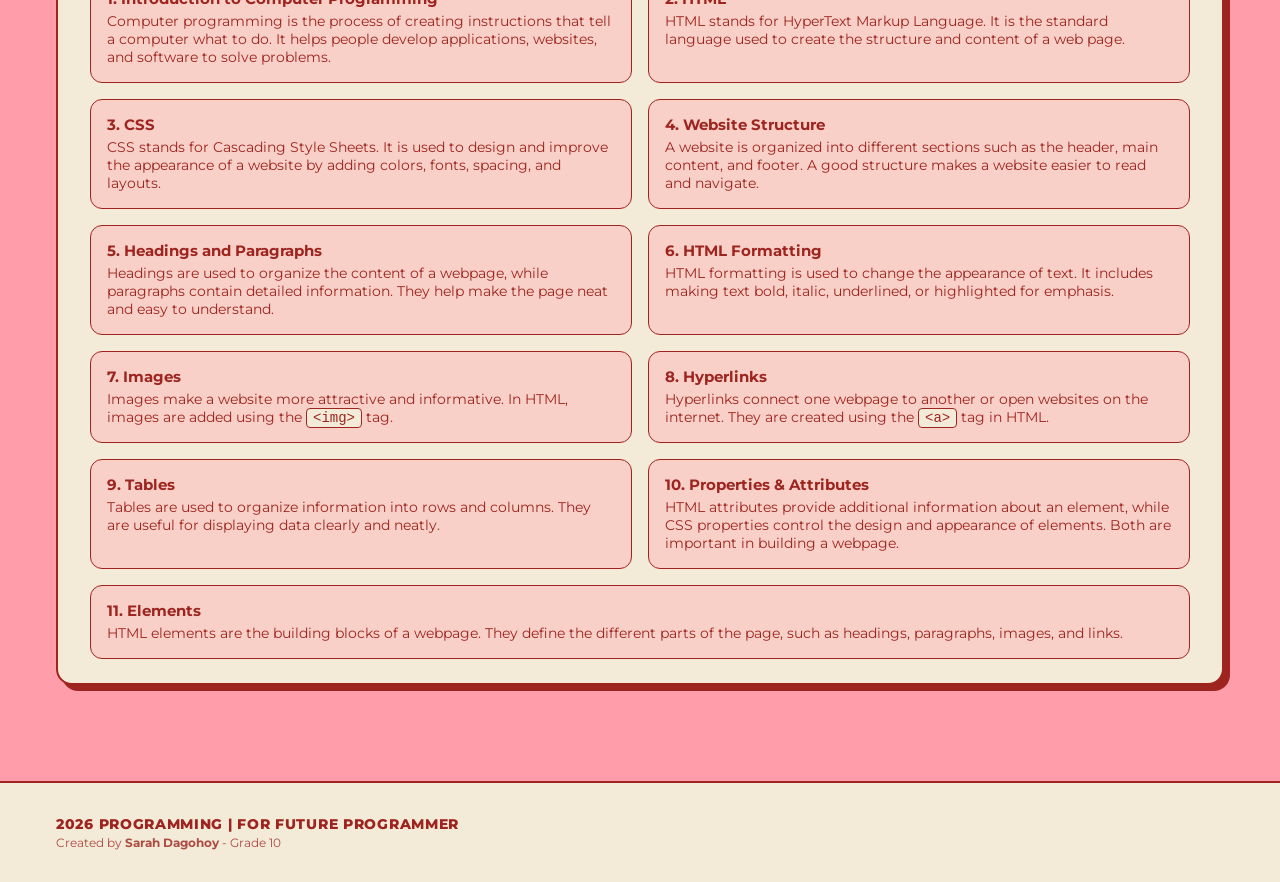
==== commit 135b4fe5: "new update" ====
--- a/index.html
+++ b/index.html
@@ -34,7 +34,7 @@
                 <div class="upper-semicircle" style="display:flex;flex-direction:column;align-items:center;justify-content:center;padding:16px;">
                     <div style="position:absolute;inset:0;opacity:0.25;background:repeating-linear-gradient(90deg,transparent,transparent 35px,rgba(0,0,0,0.35) 35px,rgba(0,0,0,0.35) 70px);"></div>
                     <div style="position:relative;z-index:10;display:flex;flex-direction:column;align-items:center;text-align:center;">
-                        <div style="width:210px;height:80px;border-radius:16px;background-color:#f3ebd8;border:2px solid #9e241f;box-shadow:0 4px 16px rgba(0,0,0,0.25);display:flex;align-items:center;justify-content:center;margin-bottom:8px;transform:rotate(-3deg);">
+                        <div style="width:300px;height:100px;border-radius:16px;background-color:#f3ebd8;border:2px solid #9e241f;box-shadow:0 4px 16px rgba(0,0,0,0.25);display:flex;align-items:center;justify-content:center;margin-bottom:8px;transform:rotate(-3deg);">
                             <span style="font-family:'Shrikhand',cursive;font-size:2rem;color:#9e241f;line-height:1;">COMPUTER PROGRAMMING</span>
                         </div>
                         <span style="padding:2px 12px;border-radius:999px;background-color:#ff9eaa;color:#9e241f;border:1px solid #9e241f;font-size:0.65rem;font-weight:800;letter-spacing:0.1em;text-transform:uppercase;">
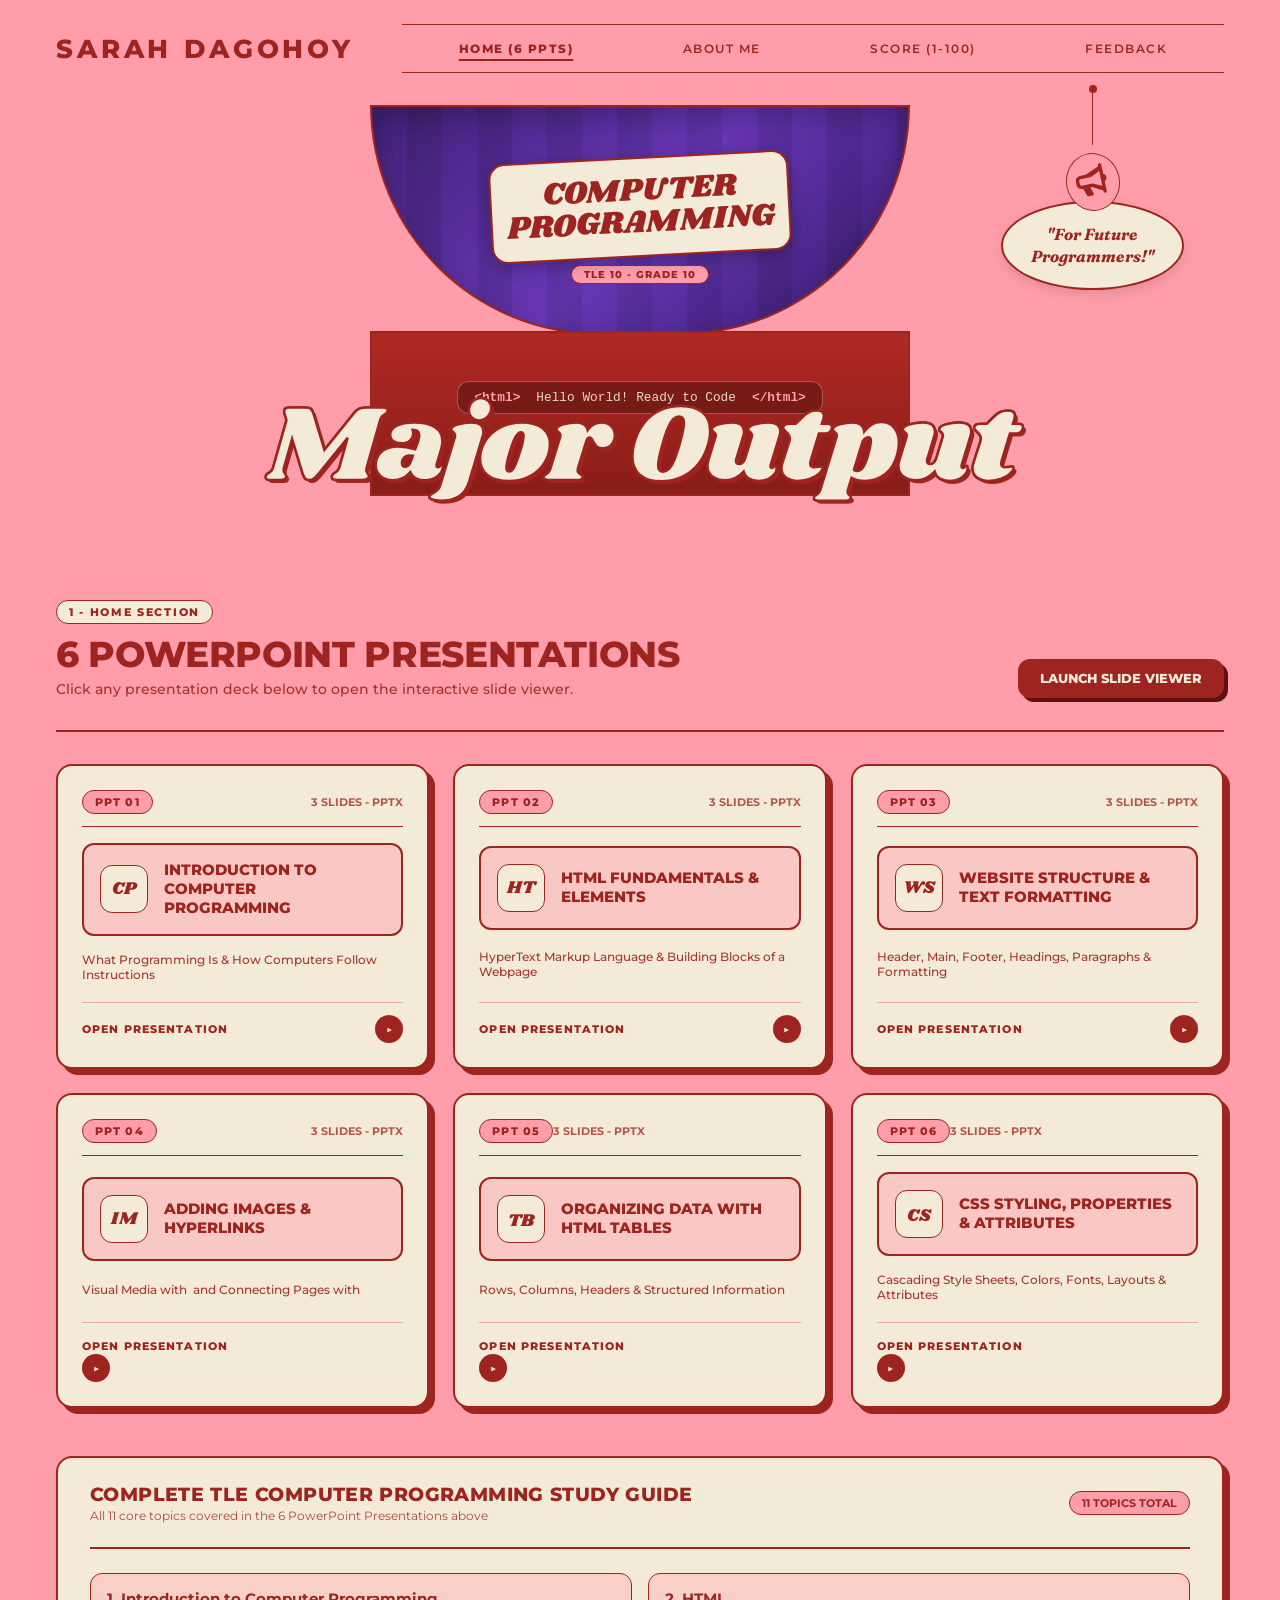
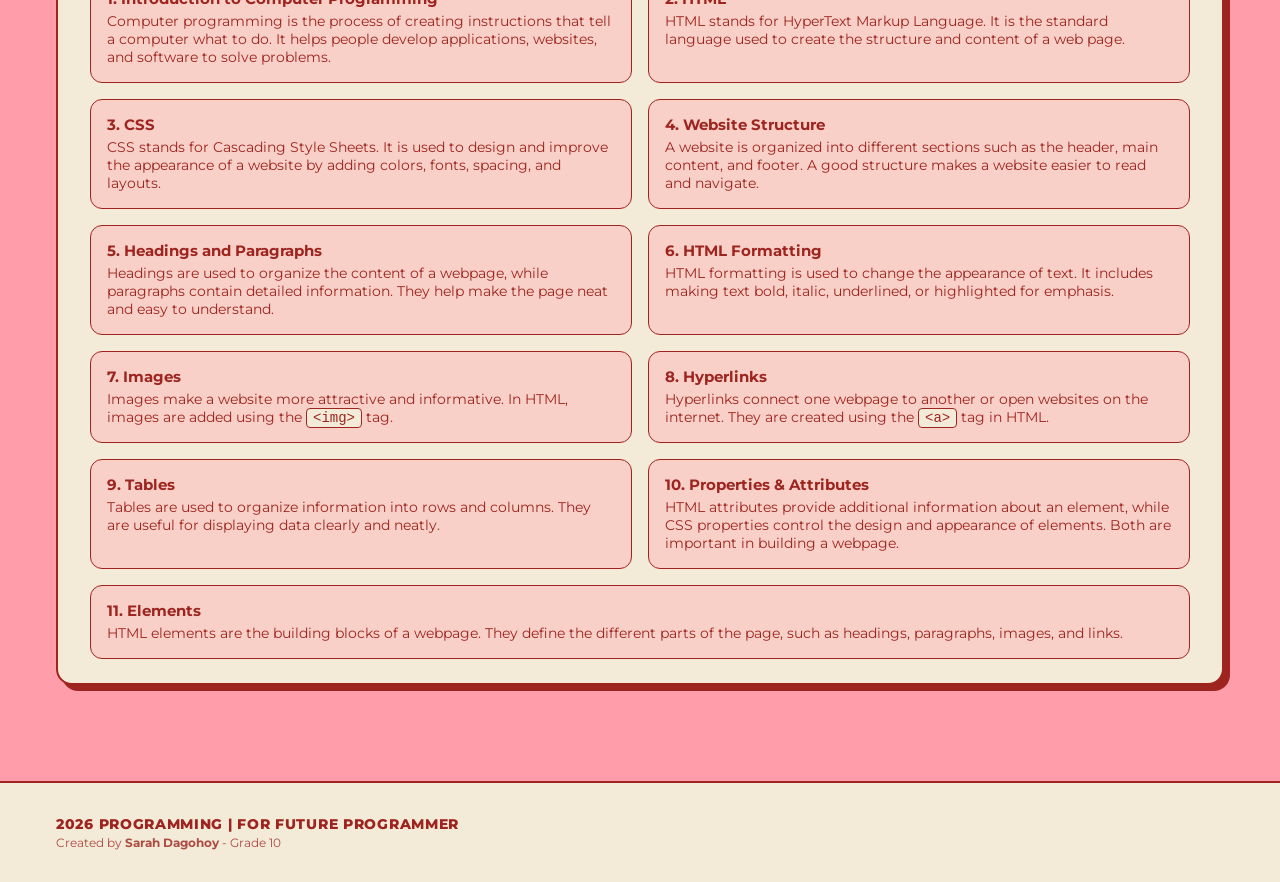
==== commit 7f568d8a: "updated heading" ====
--- a/index.html
+++ b/index.html
@@ -67,7 +67,7 @@
 
             <!-- Oversized Script Wordmark -->
             <div class="wordmark-wrap">
-                <span class="lunilae-script wordmark">programming</span>
+                <span class="lunilae-script wordmark">Major Output</span>
             </div>
 
         </div>
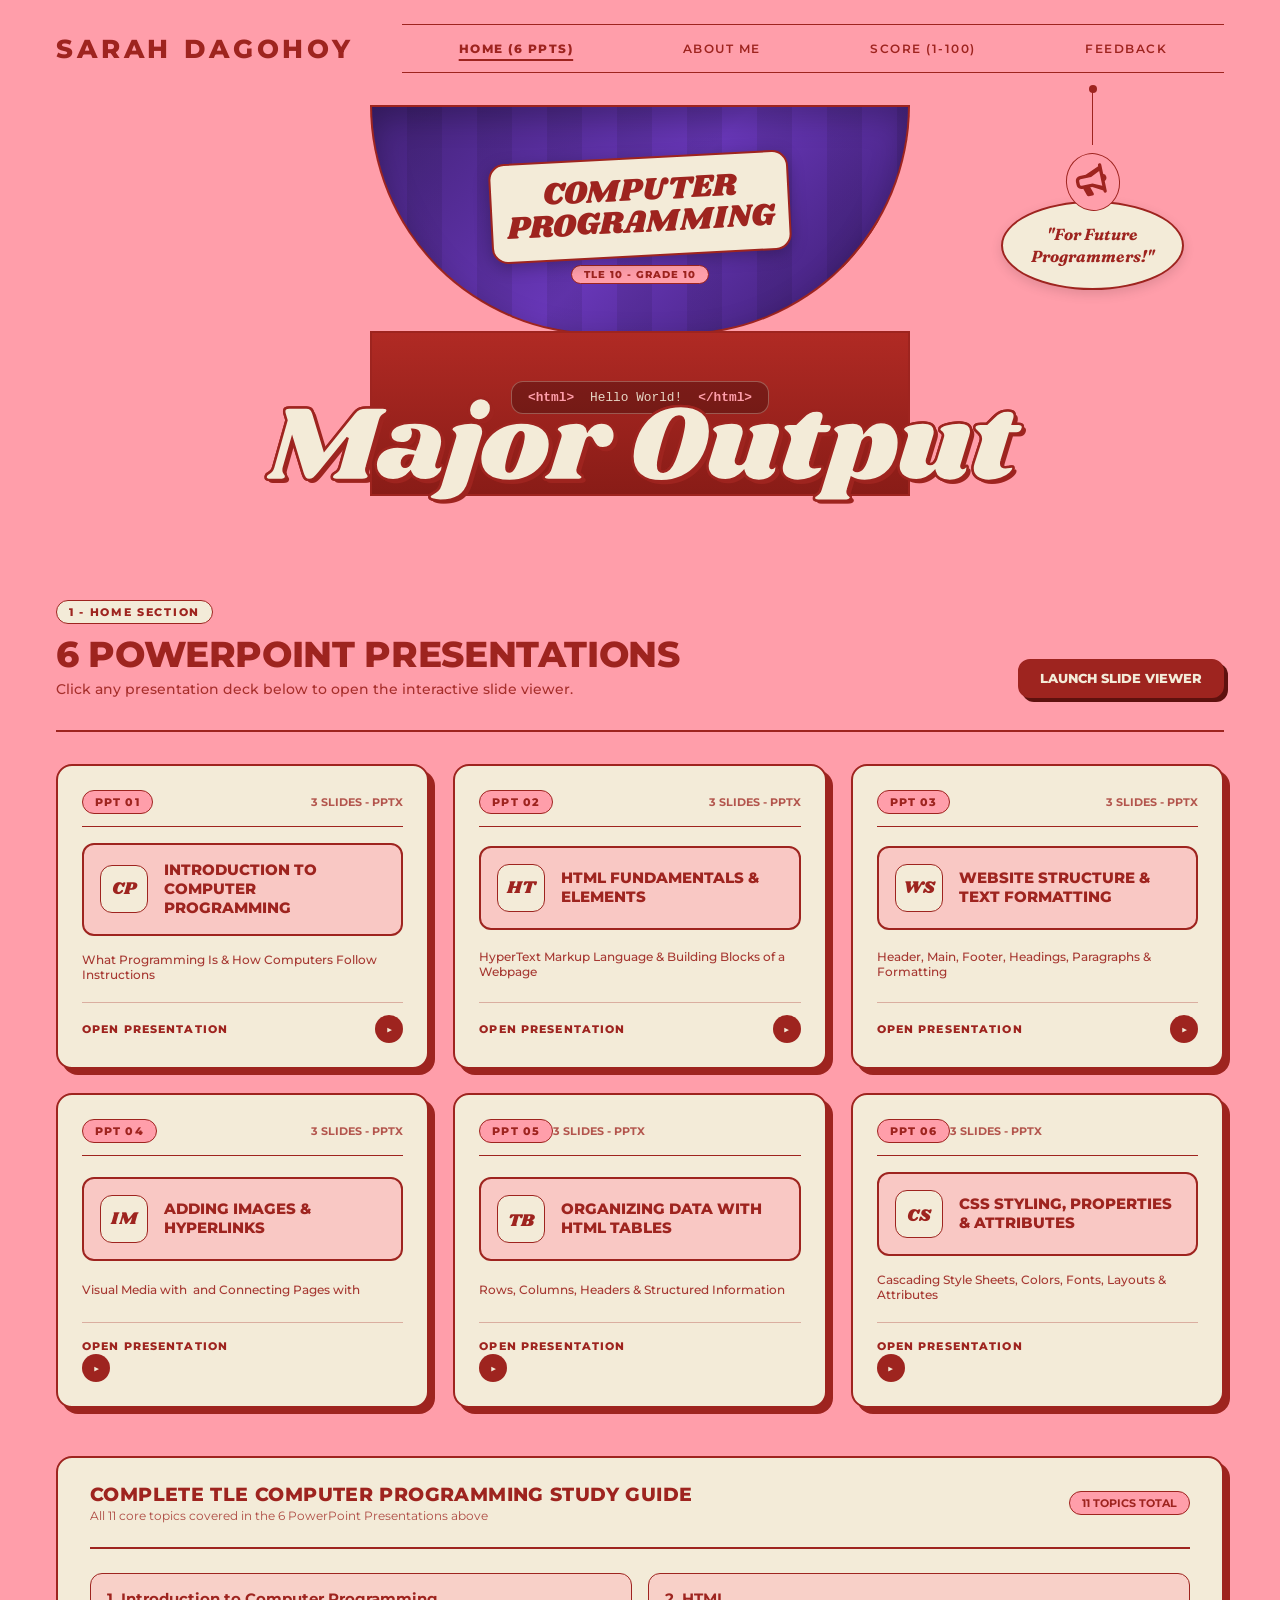
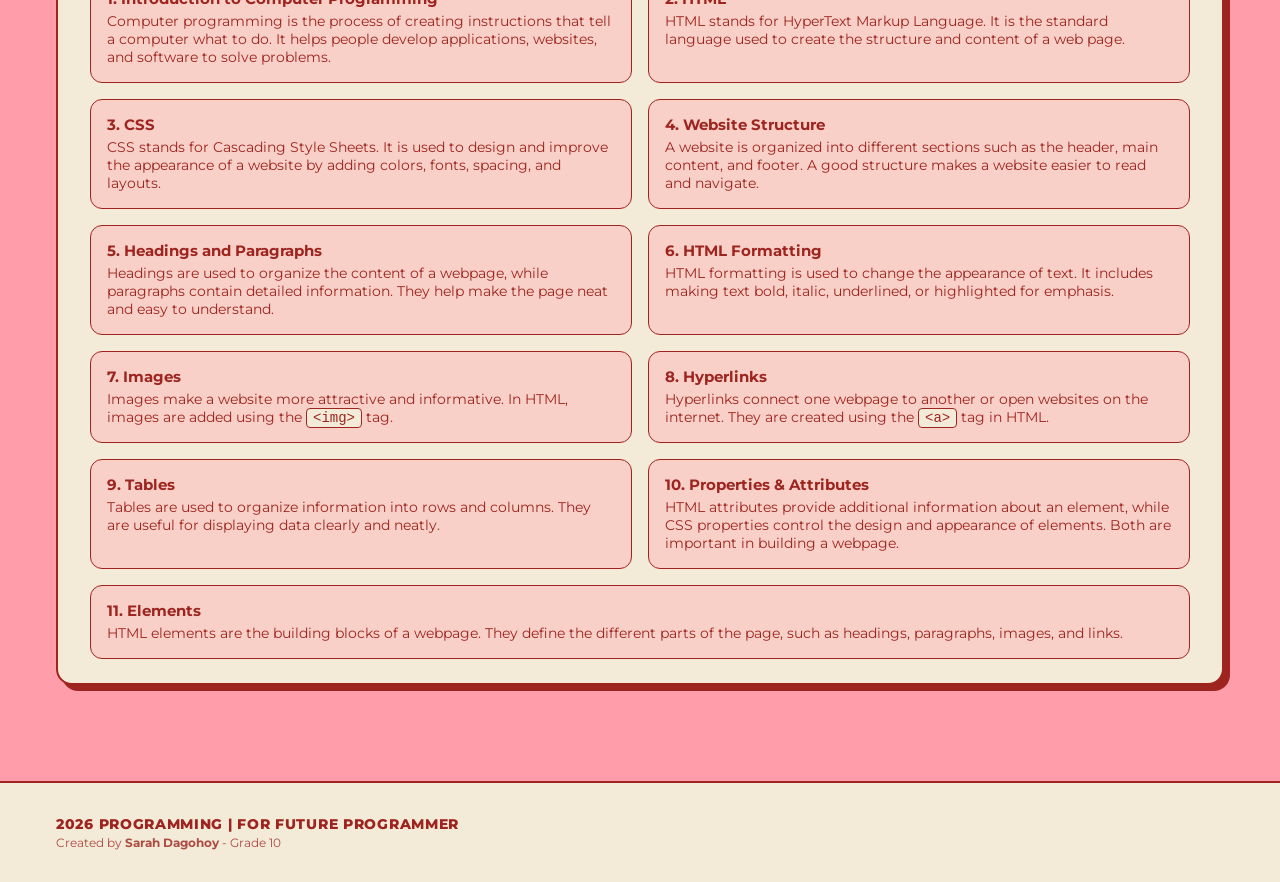
==== commit 9678f4ad: "new" ====
--- a/index.html
+++ b/index.html
@@ -46,7 +46,7 @@
                 <div class="lower-rect-cutout" style="display:flex;align-items:center;justify-content:center;padding:0 24px;">
                     <div style="display:flex;align-items:center;gap:16px;color:rgba(243,235,216,0.9);font-family:'Courier New',monospace;font-size:0.8rem;background-color:rgba(0,0,0,0.25);padding:8px 16px;border-radius:12px;border:1px solid rgba(243,235,216,0.3);margin-top:-32px;">
                         <span style="color:#ff9eaa;font-weight:700;">&lt;html&gt;</span>
-                        <span>Hello World! Ready to Code</span>
+                        <span>Hello World!</span>
                         <span style="color:#ff9eaa;font-weight:700;">&lt;/html&gt;</span>
                     </div>
                 </div>
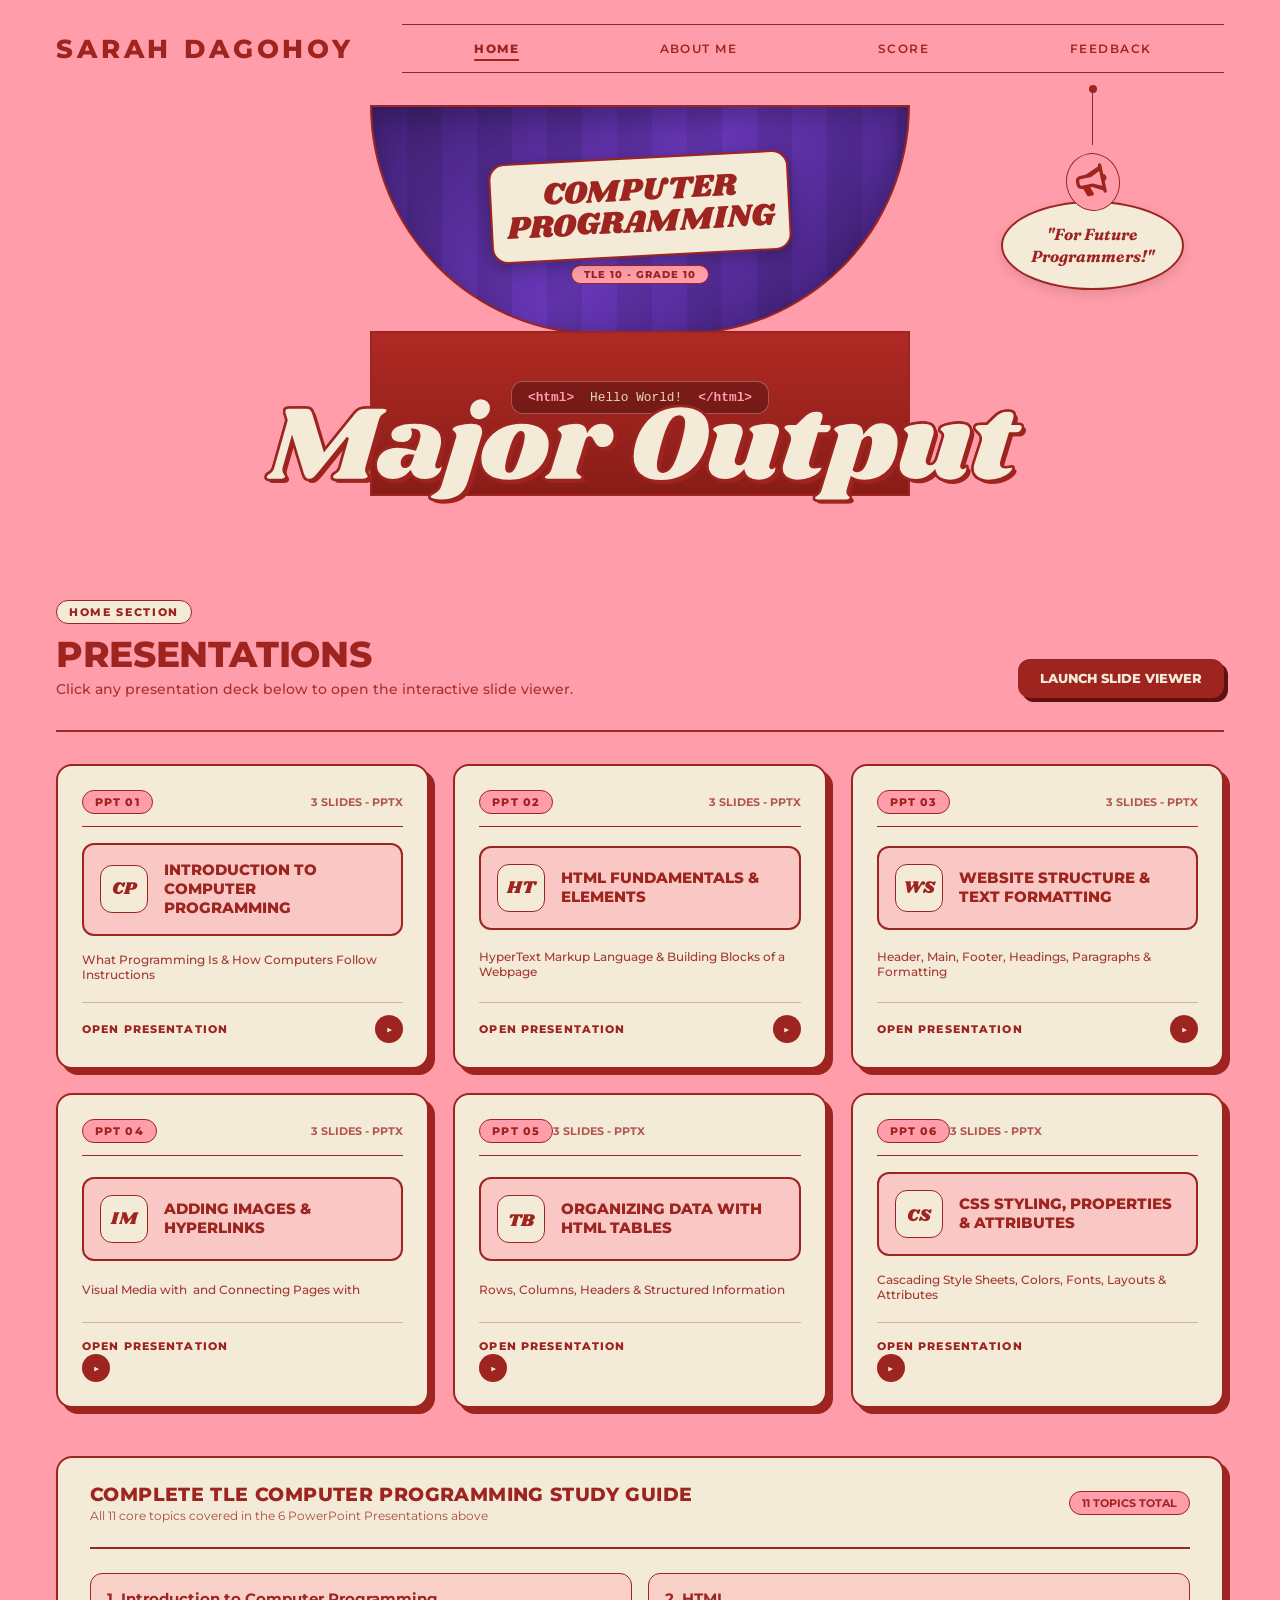
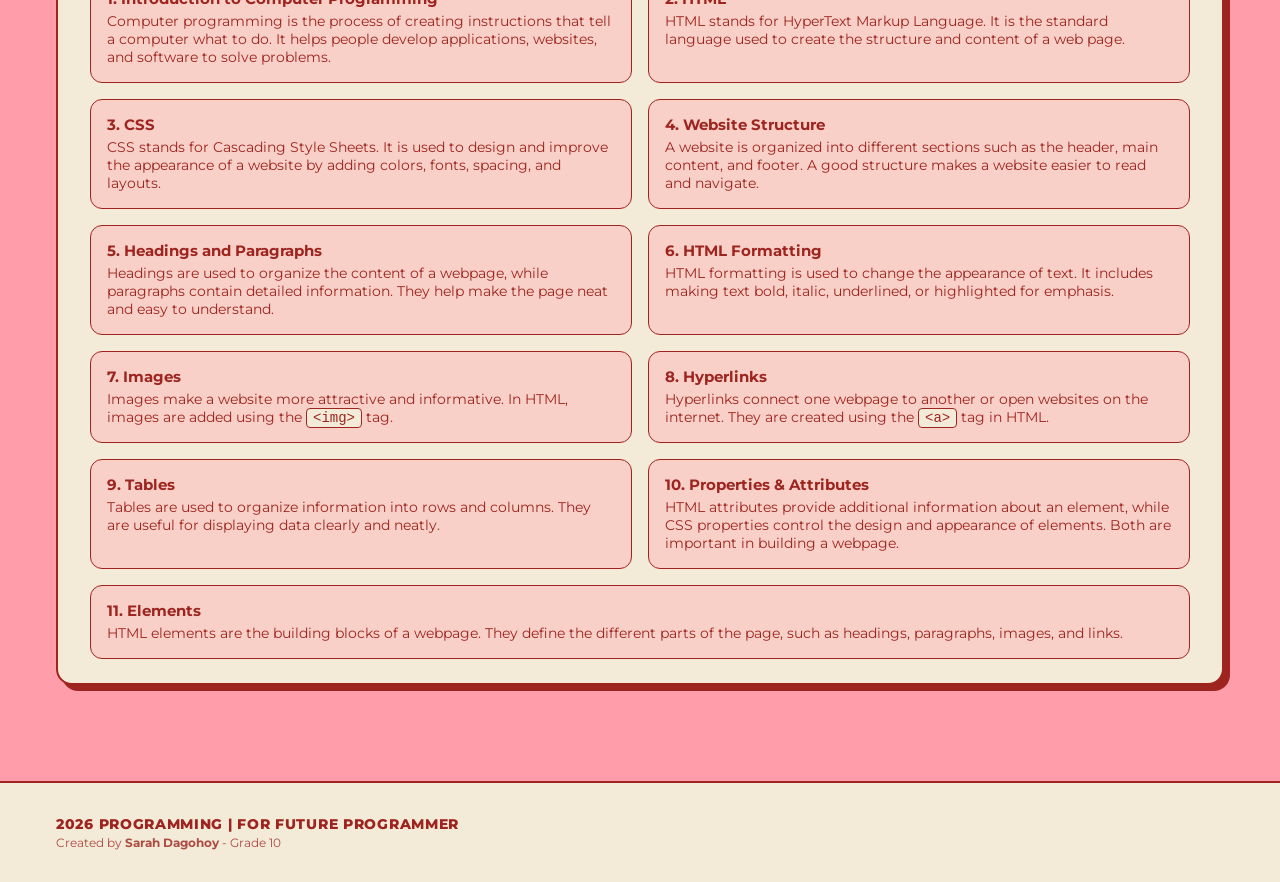
==== commit 03849af3: "Complete Update Re write" ====
--- a/index.html
+++ b/index.html
@@ -16,9 +16,9 @@
         <div class="header-inner">
             <a href="index.html" class="site-brand">Sarah Dagohoy</a>
             <nav class="site-nav editorial-border-y">
-                <a href="index.html" class="nav-link active">Home (6 PPTs)</a>
+                <a href="index.html" class="nav-link active">Home</a>
                 <a href="pages/about.html" class="nav-link">About Me</a>
-                <a href="pages/score.html" class="nav-link">Score (1-100)</a>
+                <a href="pages/score.html" class="nav-link">Score</a>
                 <a href="pages/feedback.html" class="nav-link">Feedback</a>
             </nav>
         </div>
@@ -77,8 +77,8 @@
     <section class="home-section">
         <div class="section-header-row">
             <div>
-                <span class="section-badge">1 - Home Section</span>
-                <h2 class="section-h2">6 PowerPoint Presentations</h2>
+                <span class="section-badge">Home Section</span>
+                <h2 class="section-h2">Presentations</h2>
                 <p class="section-sub">Click any presentation deck below to open the interactive slide viewer.</p>
             </div>
             <div>
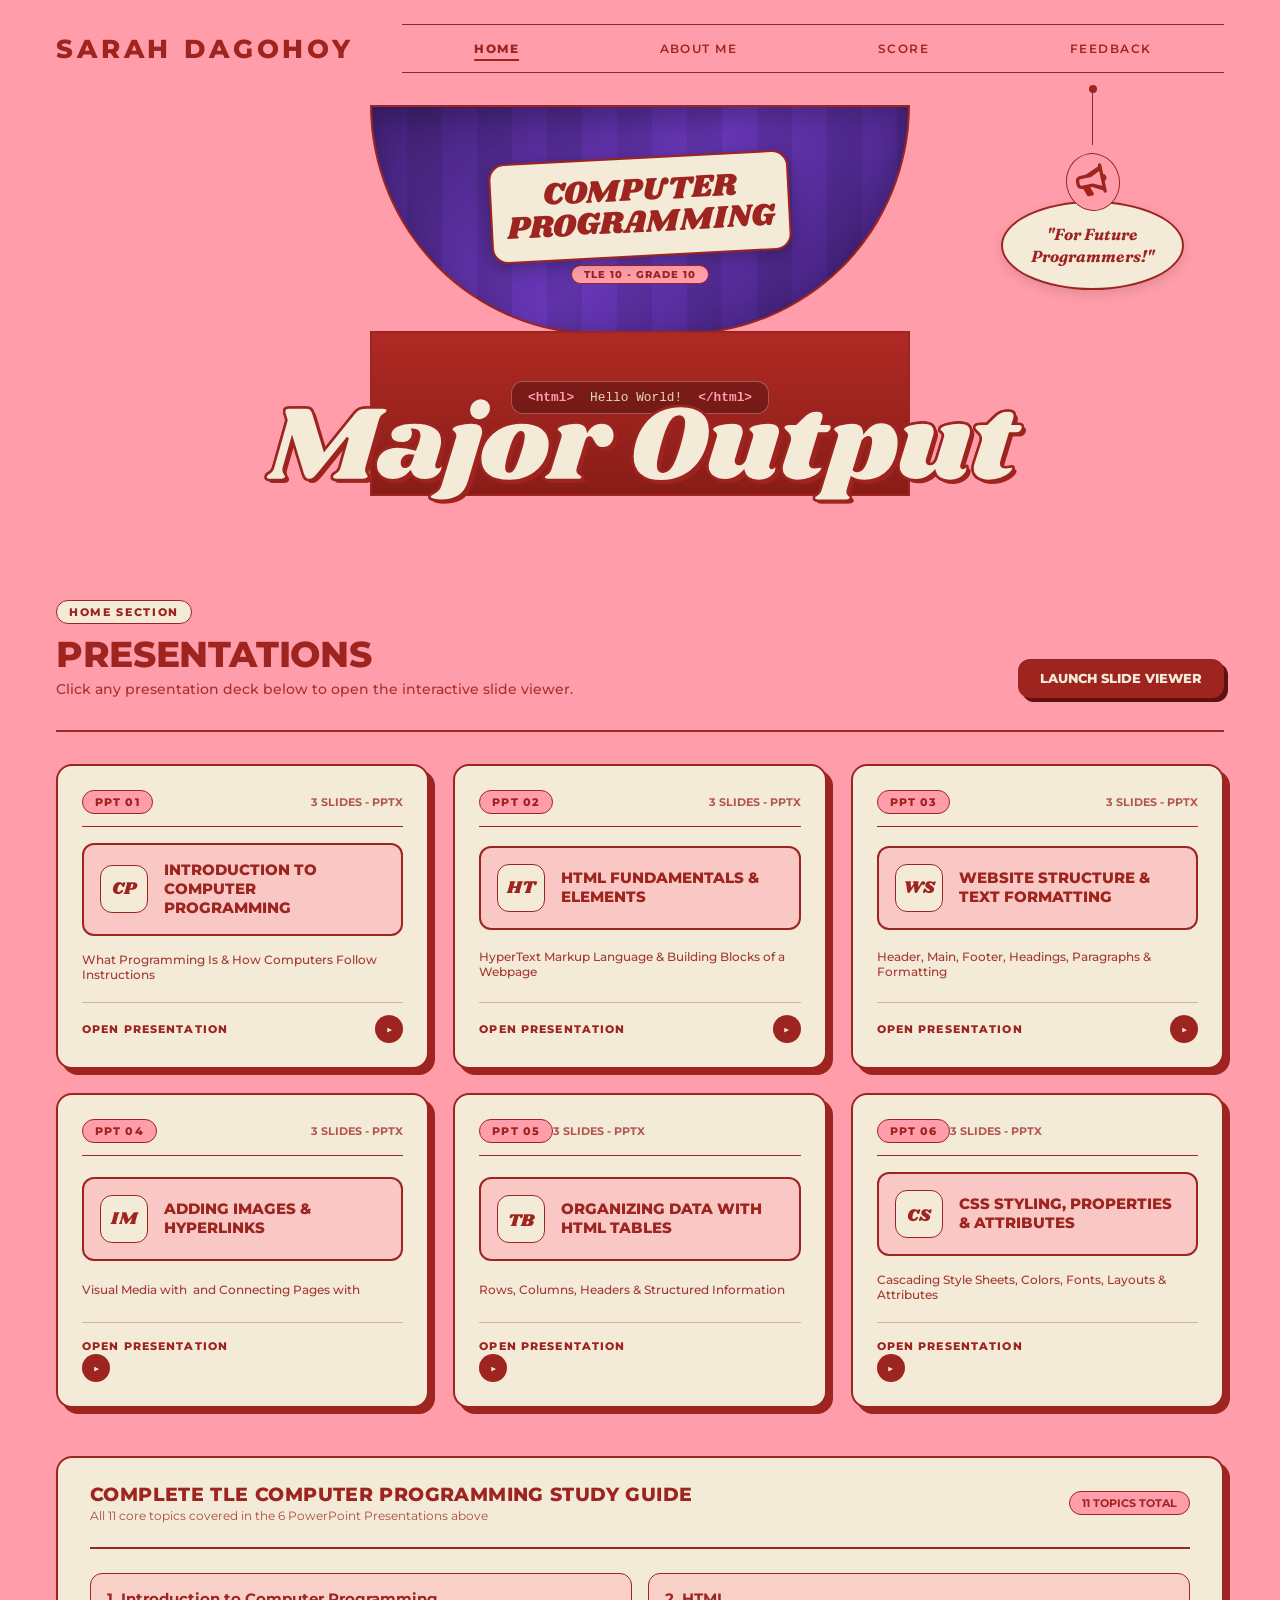
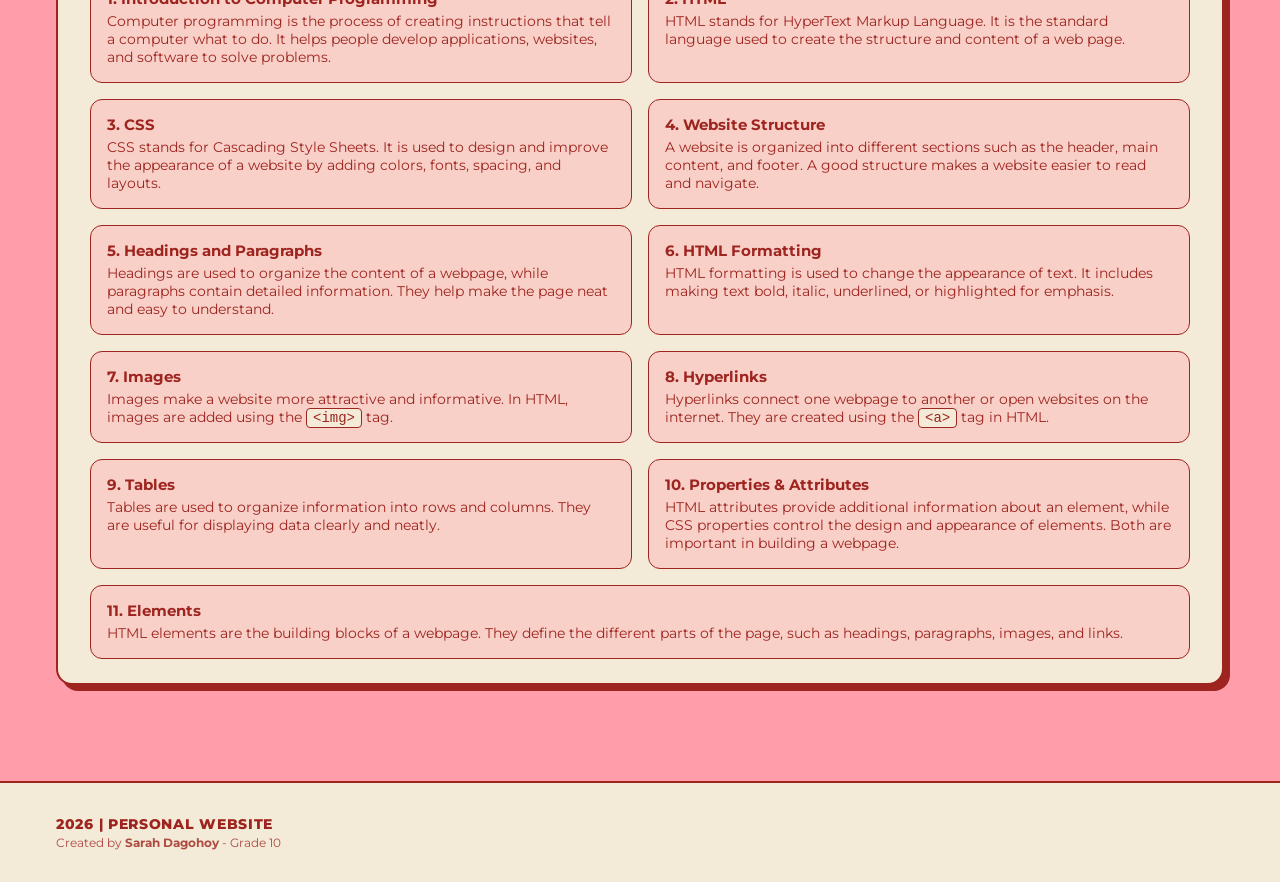
==== commit 513953d5: "NEW" ====
--- a/index.html
+++ b/index.html
@@ -154,7 +154,7 @@
     <footer>
         <div class="footer-inner">
             <div>
-                <p class="footer-title">2026 Programming | For Future Programmer</p>
+                <p class="footer-title">2026 | PERSONAL WEBSITE</p>
                 <p class="footer-sub">Created by <strong>Sarah Dagohoy</strong> - Grade 10</p>
             </div>
         </div>
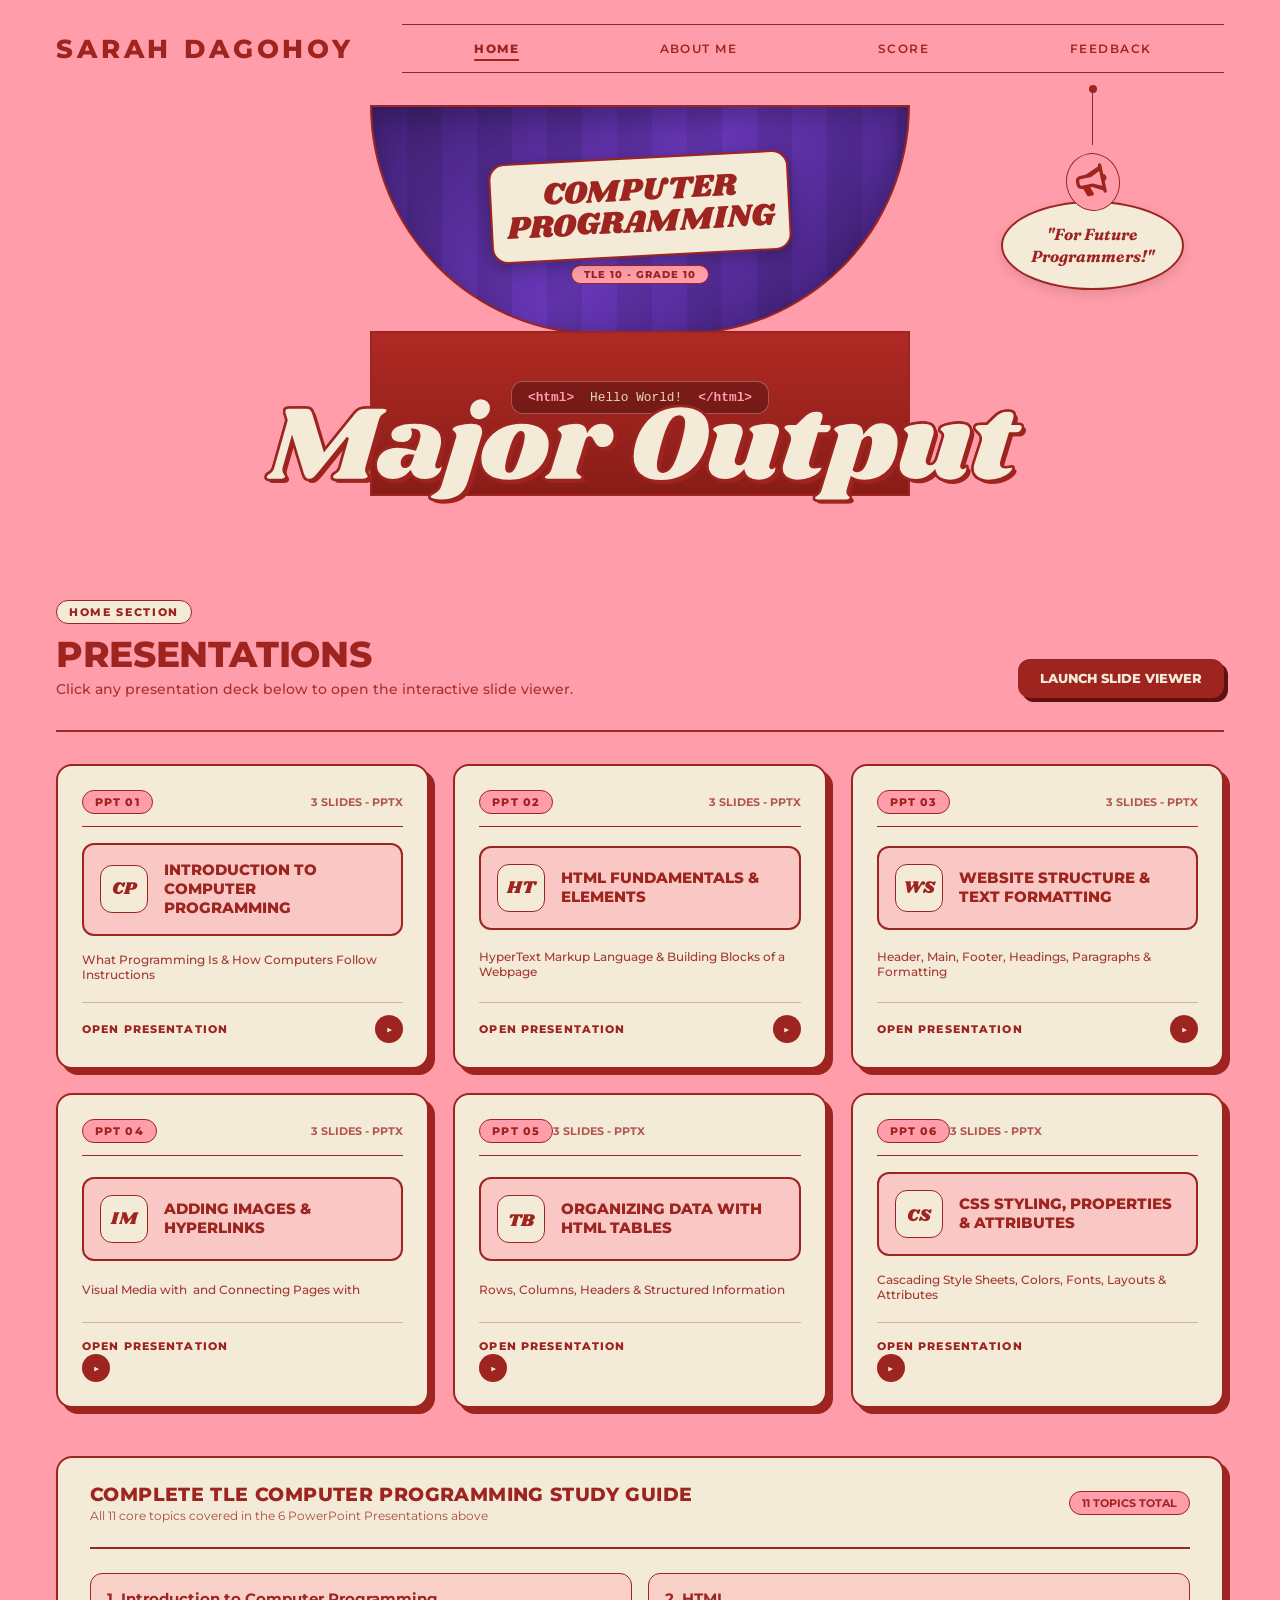
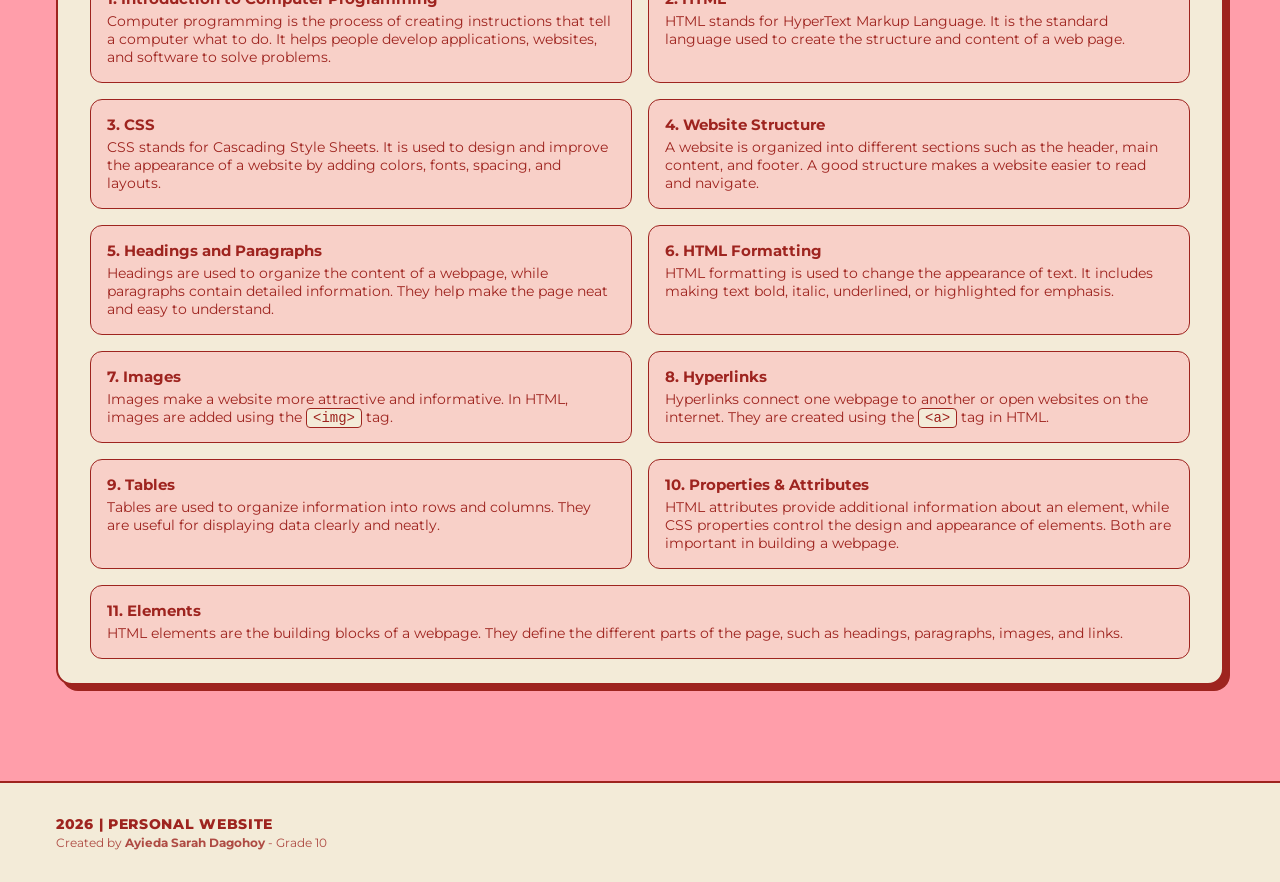
==== commit f6bc9975: "new" ====
--- a/index.html
+++ b/index.html
@@ -155,7 +155,7 @@
         <div class="footer-inner">
             <div>
                 <p class="footer-title">2026 | PERSONAL WEBSITE</p>
-                <p class="footer-sub">Created by <strong>Sarah Dagohoy</strong> - Grade 10</p>
+                <p class="footer-sub">Created by <strong>Ayieda Sarah Dagohoy</strong> - Grade 10</p>
             </div>
         </div>
     </footer>
